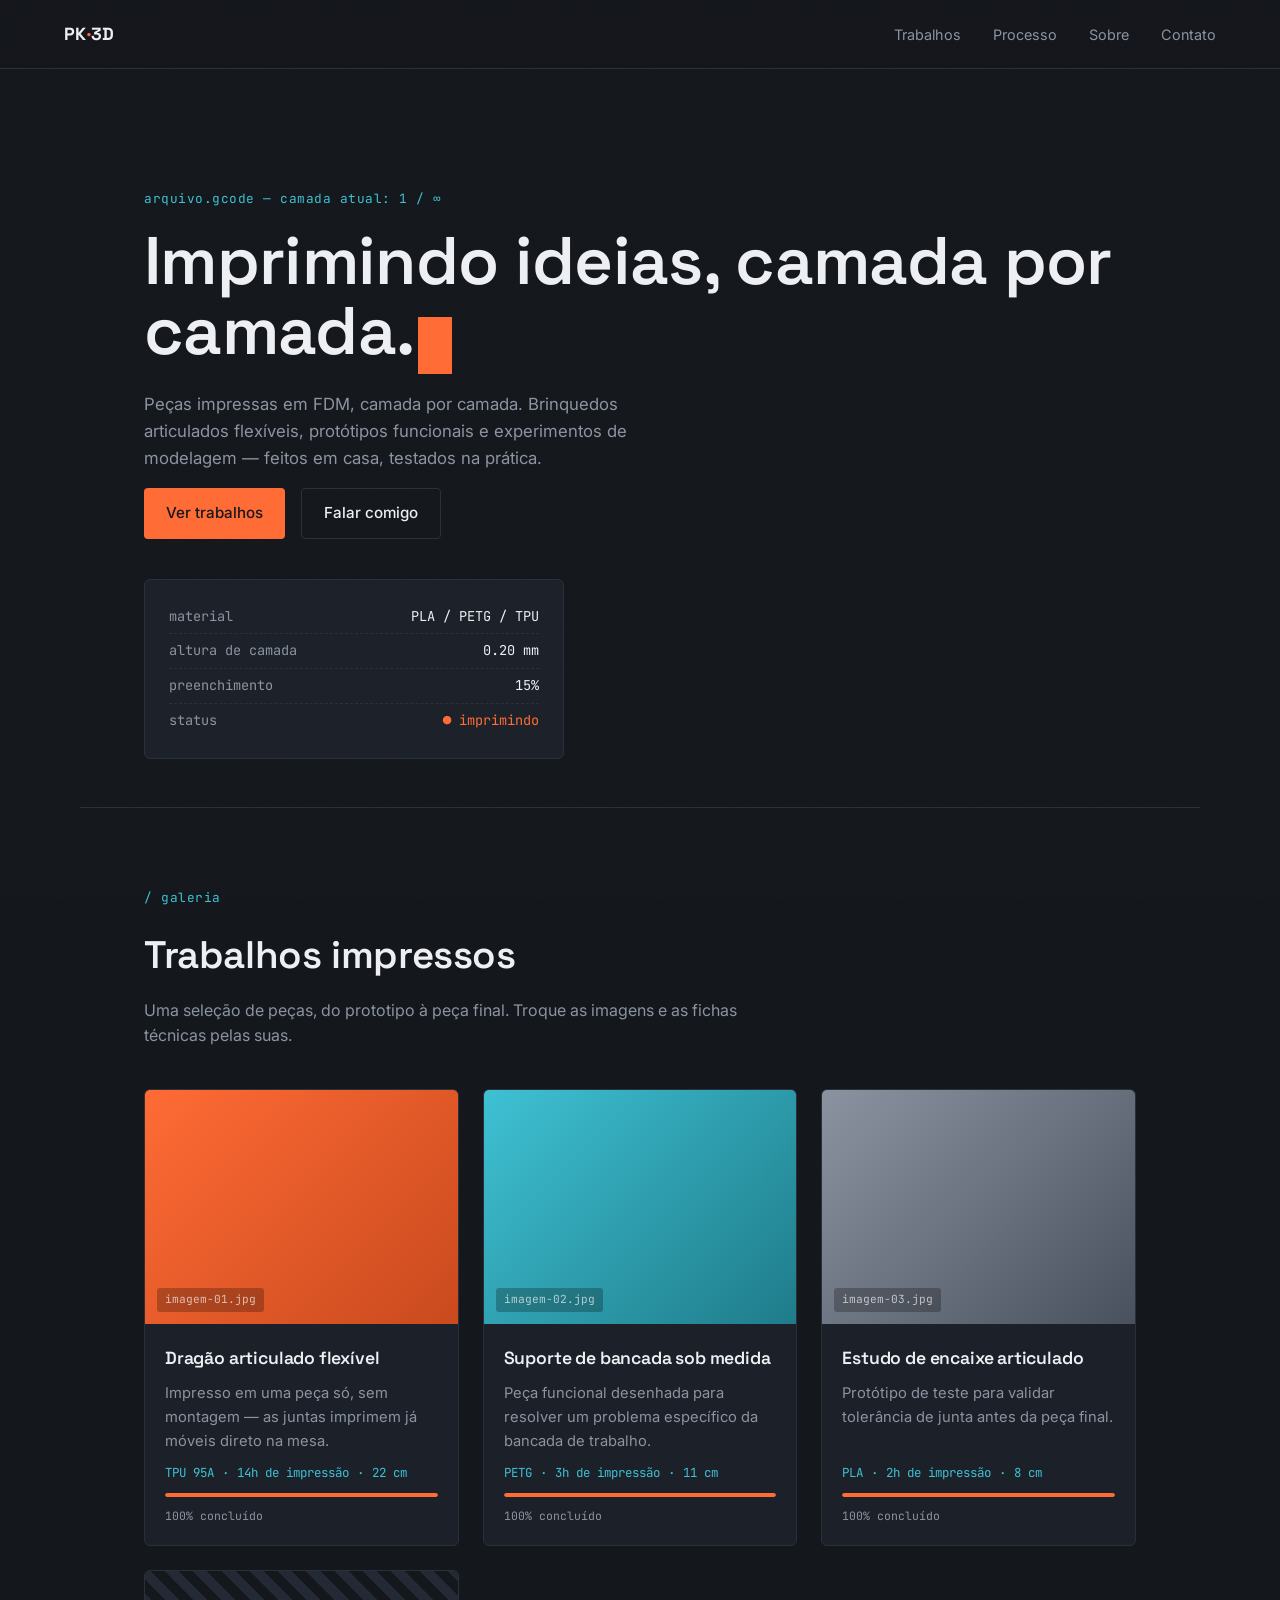
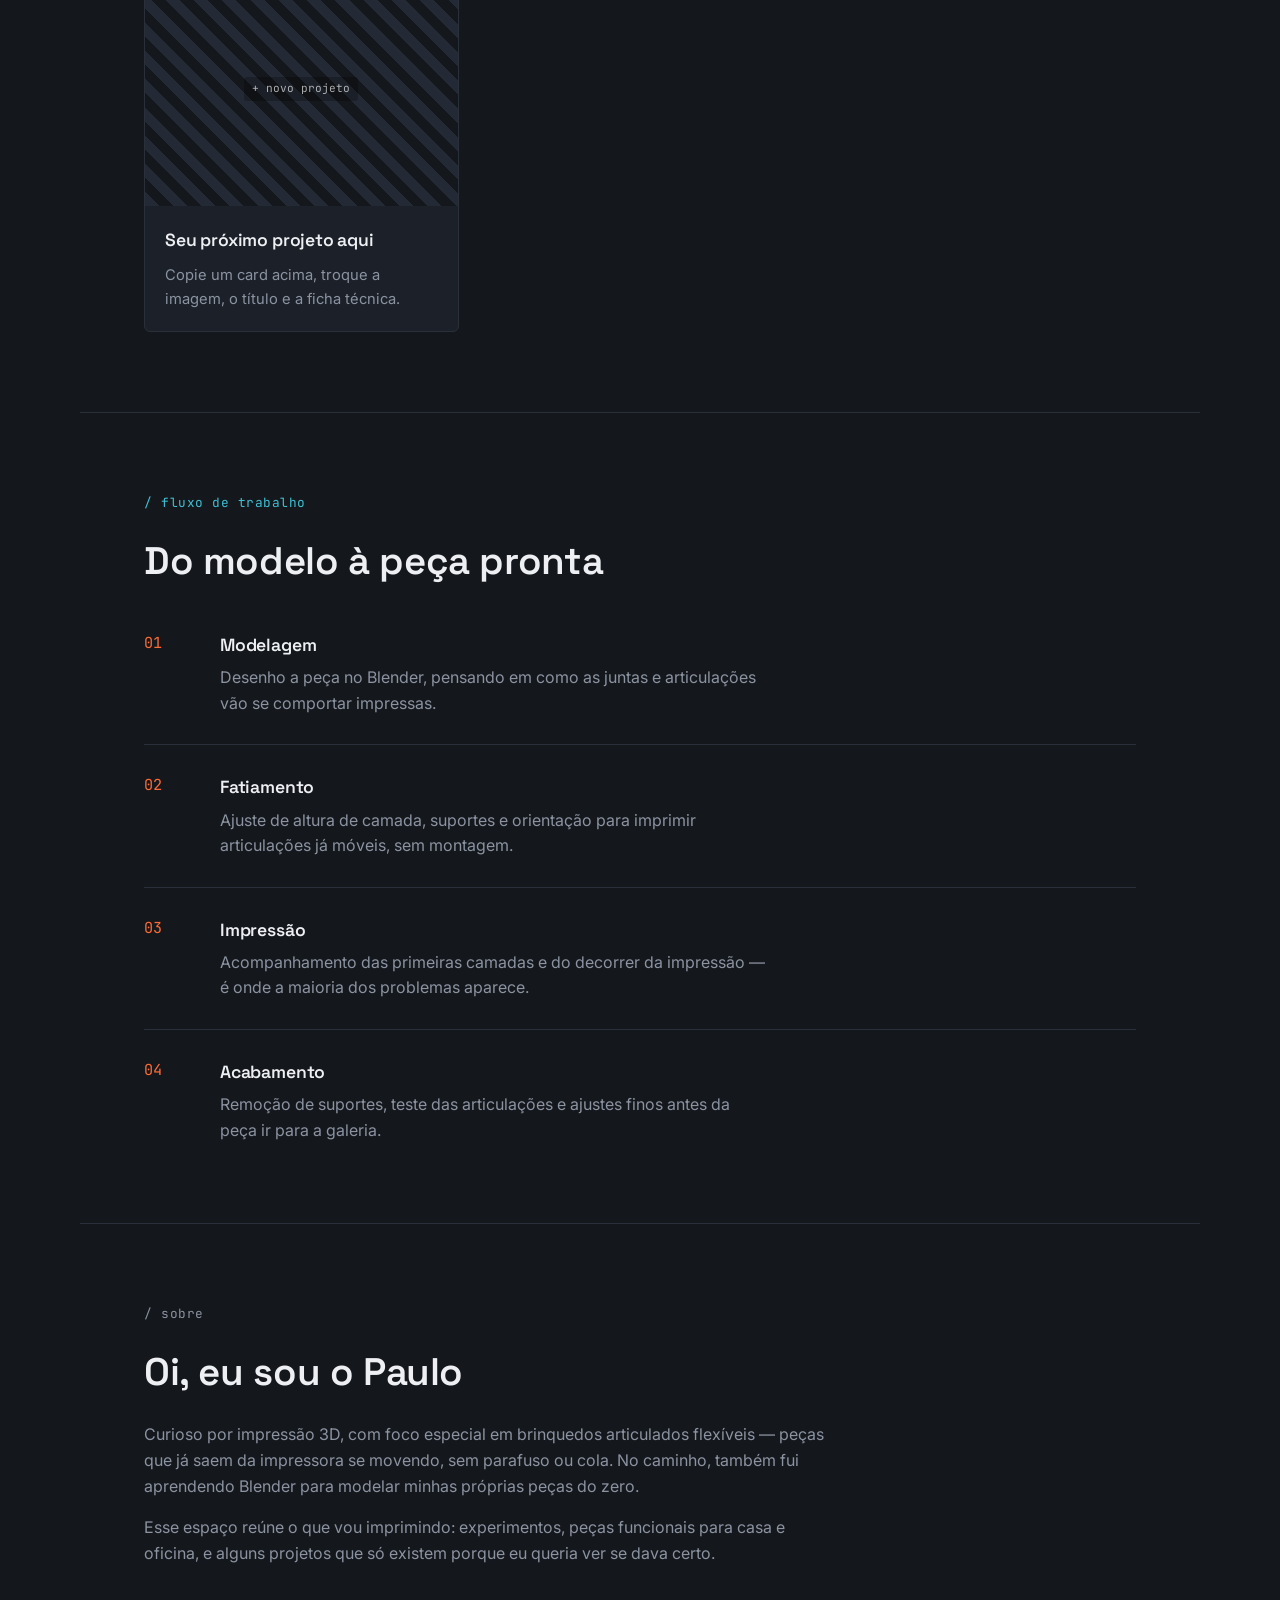
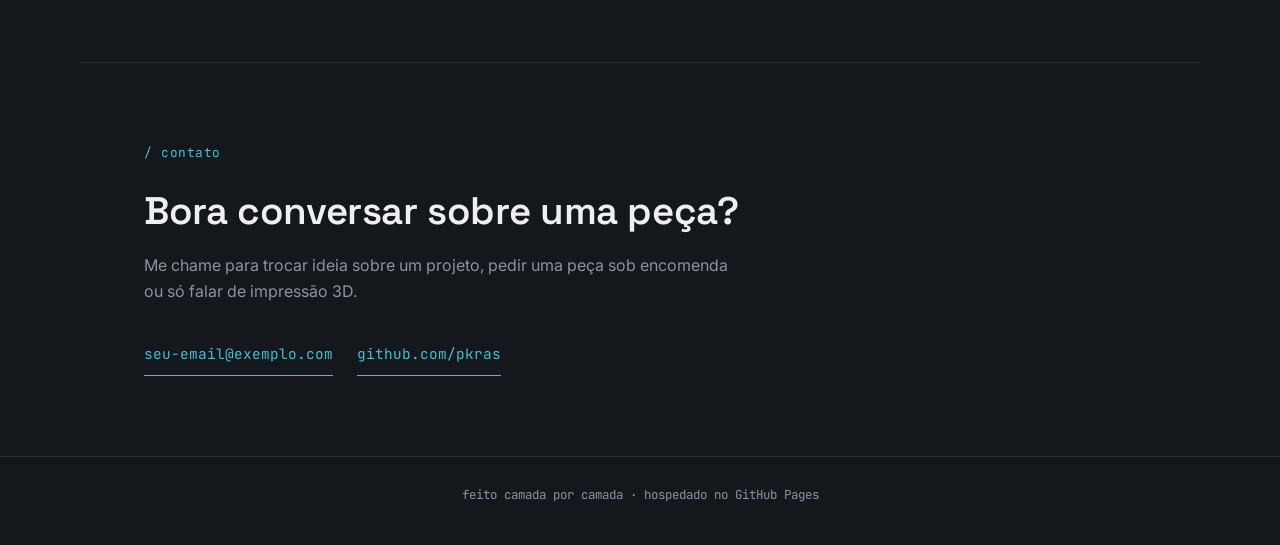
==== index.html @ 61a0dbb9 "primeiro commit do portfólio" ====
<!DOCTYPE html>
<html lang="pt-BR">
<head>
<meta charset="UTF-8">
<meta name="viewport" content="width=device-width, initial-scale=1.0">
<title>Paulo Kras — Impressão 3D</title>
<meta name="description" content="Portfólio de peças e projetos em impressão 3D FDM: brinquedos articulados flexíveis, protótipos e peças funcionais.">
<link rel="preconnect" href="https://fonts.googleapis.com">
<link rel="preconnect" href="https://fonts.gstatic.com" crossorigin>
<link href="https://fonts.googleapis.com/css2?family=Space+Grotesk:wght@400;500;600;700&family=Inter:wght@400;500;600&family=JetBrains+Mono:wght@400;500&display=swap" rel="stylesheet">
<link rel="stylesheet" href="styles.css">
</head>
<body>

<div class="noise-overlay" aria-hidden="true"></div>

<header class="site-header">
  <a href="#top" class="logo">PK<span class="logo-dot">·</span>3D</a>
  <nav class="main-nav">
    <a href="#trabalhos">Trabalhos</a>
    <a href="#processo">Processo</a>
    <a href="#sobre">Sobre</a>
    <a href="#contato">Contato</a>
  </nav>
</header>

<main id="top">

  <!-- HERO -->
  <section class="hero">
    <div class="hero-inner">
      <p class="eyebrow mono">arquivo.gcode — camada atual: 1 / ∞</p>
      <h1 class="hero-title">
        <span id="typed-line" class="typed-line"></span><span class="print-head" aria-hidden="true"></span>
      </h1>
      <p class="hero-sub">
        Peças impressas em FDM, camada por camada. Brinquedos articulados flexíveis,
        protótipos funcionais e experimentos de modelagem — feitos em casa, testados na prática.
      </p>
      <div class="hero-actions">
        <a href="#trabalhos" class="btn btn-primary">Ver trabalhos</a>
        <a href="#contato" class="btn btn-ghost">Falar comigo</a>
      </div>
    </div>

    <div class="hero-readout mono" aria-hidden="true">
      <div class="readout-row"><span>material</span><span>PLA / PETG / TPU</span></div>
      <div class="readout-row"><span>altura de camada</span><span>0.20 mm</span></div>
      <div class="readout-row"><span>preenchimento</span><span>15%</span></div>
      <div class="readout-row"><span>status</span><span class="status-live">imprimindo</span></div>
    </div>
  </section>

  <!-- GALERIA -->
  <section id="trabalhos" class="works">
    <div class="section-head">
      <p class="eyebrow mono">/ galeria</p>
      <h2>Trabalhos impressos</h2>
      <p class="section-lede">Uma seleção de peças, do prototipo à peça final. Troque as imagens e as fichas técnicas pelas suas.</p>
    </div>

    <div class="works-grid">

      <article class="work-card">
        <div class="work-image" style="background:linear-gradient(135deg,#FF6B35,#c94a1e);">
          <span class="work-image-hint mono">imagem-01.jpg</span>
        </div>
        <div class="work-body">
          <h3>Dragão articulado flexível</h3>
          <p>Impresso em uma peça só, sem montagem — as juntas imprimem já móveis direto na mesa.</p>
          <div class="work-stats mono">
            <span>TPU 95A</span><span>·</span><span>14h de impressão</span><span>·</span><span>22 cm</span>
          </div>
          <div class="print-progress" aria-hidden="true">
            <div class="print-progress-bar" data-progress="100"></div>
          </div>
          <span class="print-progress-label mono">100% concluído</span>
        </div>
      </article>

      <article class="work-card">
        <div class="work-image" style="background:linear-gradient(135deg,#3EC1D3,#1f7c8a);">
          <span class="work-image-hint mono">imagem-02.jpg</span>
        </div>
        <div class="work-body">
          <h3>Suporte de bancada sob medida</h3>
          <p>Peça funcional desenhada para resolver um problema específico da bancada de trabalho.</p>
          <div class="work-stats mono">
            <span>PETG</span><span>·</span><span>3h de impressão</span><span>·</span><span>11 cm</span>
          </div>
          <div class="print-progress" aria-hidden="true">
            <div class="print-progress-bar" data-progress="100"></div>
          </div>
          <span class="print-progress-label mono">100% concluído</span>
        </div>
      </article>

      <article class="work-card">
        <div class="work-image" style="background:linear-gradient(135deg,#8B93A1,#4a515e);">
          <span class="work-image-hint mono">imagem-03.jpg</span>
        </div>
        <div class="work-body">
          <h3>Estudo de encaixe articulado</h3>
          <p>Protótipo de teste para validar tolerância de junta antes da peça final.</p>
          <div class="work-stats mono">
            <span>PLA</span><span>·</span><span>2h de impressão</span><span>·</span><span>8 cm</span>
          </div>
          <div class="print-progress" aria-hidden="true">
            <div class="print-progress-bar" data-progress="100"></div>
          </div>
          <span class="print-progress-label mono">100% concluído</span>
        </div>
      </article>

      <article class="work-card work-card--placeholder">
        <div class="work-image work-image--empty">
          <span class="work-image-hint mono">+ novo projeto</span>
        </div>
        <div class="work-body">
          <h3>Seu próximo projeto aqui</h3>
          <p>Copie um card acima, troque a imagem, o título e a ficha técnica.</p>
        </div>
      </article>

    </div>
  </section>

  <!-- PROCESSO -->
  <section id="processo" class="process">
    <div class="section-head">
      <p class="eyebrow mono">/ fluxo de trabalho</p>
      <h2>Do modelo à peça pronta</h2>
    </div>
    <ol class="process-steps">
      <li class="process-step">
        <span class="process-index mono">01</span>
        <div>
          <h3>Modelagem</h3>
          <p>Desenho a peça no Blender, pensando em como as juntas e articulações vão se comportar impressas.</p>
        </div>
      </li>
      <li class="process-step">
        <span class="process-index mono">02</span>
        <div>
          <h3>Fatiamento</h3>
          <p>Ajuste de altura de camada, suportes e orientação para imprimir articulações já móveis, sem montagem.</p>
        </div>
      </li>
      <li class="process-step">
        <span class="process-index mono">03</span>
        <div>
          <h3>Impressão</h3>
          <p>Acompanhamento das primeiras camadas e do decorrer da impressão — é onde a maioria dos problemas aparece.</p>
        </div>
      </li>
      <li class="process-step">
        <span class="process-index mono">04</span>
        <div>
          <h3>Acabamento</h3>
          <p>Remoção de suportes, teste das articulações e ajustes finos antes da peça ir para a galeria.</p>
        </div>
      </li>
    </ol>
  </section>

  <!-- SOBRE -->
  <section id="sobre" class="about">
    <div class="about-inner">
      <p class="eyebrow mono">/ sobre</p>
      <h2>Oi, eu sou o Paulo</h2>
      <p>
        Curioso por impressão 3D, com foco especial em brinquedos articulados flexíveis —
        peças que já saem da impressora se movendo, sem parafuso ou cola. No caminho, também
        fui aprendendo Blender para modelar minhas próprias peças do zero.
      </p>
      <p>
        Esse espaço reúne o que vou imprimindo: experimentos, peças funcionais para casa e
        oficina, e alguns projetos que só existem porque eu queria ver se dava certo.
      </p>
    </div>
  </section>

  <!-- CONTATO -->
  <section id="contato" class="contact">
    <div class="contact-inner">
      <p class="eyebrow mono">/ contato</p>
      <h2>Bora conversar sobre uma peça?</h2>
      <p class="section-lede">Me chame para trocar ideia sobre um projeto, pedir uma peça sob encomenda ou só falar de impressão 3D.</p>
      <div class="contact-links">
        <a href="mailto:seu-email@exemplo.com" class="contact-link">seu-email@exemplo.com</a>
        <a href="https://github.com/pkras" class="contact-link" target="_blank" rel="noopener">github.com/pkras</a>
      </div>
    </div>
  </section>

</main>

<footer class="site-footer">
  <p class="mono">feito camada por camada · hospedado no GitHub Pages</p>
</footer>

<script src="script.js"></script>
</body>
</html>
---- styles.css ----
/* ---------- Tokens ---------- */
:root {
  --bg: #14171c;
  --bg-raised: #1c2129;
  --bg-raised-2: #232935;
  --line: #2a303a;
  --text: #edeff2;
  --text-dim: #8b93a1;
  --accent-hot: #ff6b35;
  --accent-cool: #3ec1d3;

  --font-display: 'Space Grotesk', sans-serif;
  --font-body: 'Inter', sans-serif;
  --font-mono: 'JetBrains Mono', monospace;

  --container: 1120px;
}

* { box-sizing: border-box; }

html {
  scroll-behavior: smooth;
}

@media (prefers-reduced-motion: reduce) {
  html { scroll-behavior: auto; }
  * { animation-duration: 0.01ms !important; animation-iteration-count: 1 !important; transition-duration: 0.01ms !important; }
}

body {
  margin: 0;
  background: var(--bg);
  color: var(--text);
  font-family: var(--font-body);
  line-height: 1.6;
  -webkit-font-smoothing: antialiased;
}

.mono { font-family: var(--font-mono); }

a { color: inherit; text-decoration: none; }

h1, h2, h3 {
  font-family: var(--font-display);
  font-weight: 600;
  margin: 0;
  letter-spacing: -0.01em;
}

img { max-width: 100%; display: block; }

:focus-visible {
  outline: 2px solid var(--accent-cool);
  outline-offset: 3px;
}

.noise-overlay {
  position: fixed;
  inset: 0;
  pointer-events: none;
  z-index: 999;
  opacity: 0.035;
  mix-blend-mode: overlay;
  background-image: url("data:image/svg+xml,%3Csvg xmlns='http://www.w3.org/2000/svg' width='120' height='120'%3E%3Cfilter id='n'%3E%3CfeTurbulence type='fractalNoise' baseFrequency='0.9' numOctaves='2' stitchTiles='stitch'/%3E%3C/filter%3E%3Crect width='100%25' height='100%25' filter='url(%23n)'/%3E%3C/svg%3E");
}

/* ---------- Header ---------- */
.site-header {
  position: sticky;
  top: 0;
  z-index: 100;
  display: flex;
  align-items: center;
  justify-content: space-between;
  padding: 20px clamp(20px, 5vw, 64px);
  background: rgba(20, 23, 28, 0.85);
  backdrop-filter: blur(8px);
  border-bottom: 1px solid var(--line);
}

.logo {
  font-family: var(--font-display);
  font-weight: 700;
  font-size: 1.1rem;
  letter-spacing: 0.02em;
}

.logo-dot { color: var(--accent-hot); }

.main-nav { display: flex; gap: clamp(16px, 3vw, 32px); }

.main-nav a {
  font-size: 0.9rem;
  color: var(--text-dim);
  transition: color 0.15s ease;
}

.main-nav a:hover { color: var(--text); }

/* ---------- Hero ---------- */
.hero {
  padding: clamp(64px, 12vw, 120px) clamp(20px, 5vw, 64px) 48px;
  max-width: var(--container);
  margin: 0 auto;
  display: grid;
  gap: 40px;
}

.eyebrow {
  color: var(--accent-cool);
  font-size: 0.8rem;
  letter-spacing: 0.04em;
  margin: 0 0 16px;
}

.hero-title {
  font-size: clamp(2.4rem, 6vw, 4.2rem);
  line-height: 1.05;
  min-height: 1.1em;
}

.typed-line { display: inline; }

.print-head {
  display: inline-block;
  width: 0.5em;
  height: 0.85em;
  background: var(--accent-hot);
  margin-left: 4px;
  vertical-align: text-bottom;
  animation: blink 0.9s steps(1) infinite;
}

@keyframes blink {
  50% { opacity: 0; }
}

.hero-sub {
  max-width: 46ch;
  color: var(--text-dim);
  font-size: 1.05rem;
}

.hero-actions {
  display: flex;
  gap: 16px;
  flex-wrap: wrap;
}

.btn {
  display: inline-flex;
  align-items: center;
  padding: 12px 22px;
  border-radius: 4px;
  font-size: 0.95rem;
  font-weight: 500;
  transition: transform 0.15s ease, background 0.15s ease, border-color 0.15s ease;
}

.btn-primary {
  background: var(--accent-hot);
  color: #14171c;
}

.btn-primary:hover { transform: translateY(-2px); }

.btn-ghost {
  border: 1px solid var(--line);
  color: var(--text);
}

.btn-ghost:hover { border-color: var(--accent-cool); }

.hero-readout {
  border: 1px solid var(--line);
  background: var(--bg-raised);
  border-radius: 6px;
  padding: 20px 24px;
  max-width: 420px;
  font-size: 0.85rem;
}

.readout-row {
  display: flex;
  justify-content: space-between;
  padding: 6px 0;
  border-bottom: 1px dashed var(--line);
  color: var(--text-dim);
}

.readout-row:last-child { border-bottom: none; }

.readout-row span:last-child { color: var(--text); }

.status-live { color: var(--accent-hot) !important; }
.status-live::before {
  content: '● ';
}

/* ---------- Section shared ---------- */
section {
  max-width: var(--container);
  margin: 0 auto;
  padding: 80px clamp(20px, 5vw, 64px);
}

.section-head { margin-bottom: 40px; max-width: 60ch; }

.section-head h2 {
  font-size: clamp(1.8rem, 3.5vw, 2.4rem);
}

.section-lede {
  color: var(--text-dim);
  margin-top: 12px;
}

/* ---------- Works ---------- */
.works { border-top: 1px solid var(--line); }

.works-grid {
  display: grid;
  grid-template-columns: repeat(auto-fill, minmax(260px, 1fr));
  gap: 24px;
}

.work-card {
  background: var(--bg-raised);
  border: 1px solid var(--line);
  border-radius: 6px;
  overflow: hidden;
  display: flex;
  flex-direction: column;
  transition: border-color 0.2s ease, transform 0.2s ease;
}

.work-card:hover {
  border-color: var(--accent-cool);
  transform: translateY(-3px);
}

.work-image {
  aspect-ratio: 4 / 3;
  display: flex;
  align-items: flex-end;
  padding: 12px;
}

.work-image--empty {
  background: repeating-linear-gradient(45deg, var(--bg-raised-2), var(--bg-raised-2) 10px, var(--bg) 10px, var(--bg) 20px);
  align-items: center;
  justify-content: center;
}

.work-image-hint {
  font-size: 0.7rem;
  color: rgba(255,255,255,0.65);
  background: rgba(0,0,0,0.25);
  padding: 3px 8px;
  border-radius: 3px;
}

.work-body { padding: 20px; display: flex; flex-direction: column; gap: 10px; flex: 1; }

.work-body h3 { font-size: 1.1rem; }

.work-body p { color: var(--text-dim); font-size: 0.92rem; margin: 0; }

.work-stats {
  display: flex;
  gap: 8px;
  flex-wrap: wrap;
  font-size: 0.78rem;
  color: var(--accent-cool);
  margin-top: auto;
}

.print-progress {
  height: 4px;
  background: var(--line);
  border-radius: 2px;
  overflow: hidden;
}

.print-progress-bar {
  height: 100%;
  width: 0%;
  background: var(--accent-hot);
  border-radius: 2px;
  transition: width 1.1s cubic-bezier(0.16, 1, 0.3, 1);
}

.print-progress-label {
  font-size: 0.72rem;
  color: var(--text-dim);
}

/* ---------- Process ---------- */
.process { border-top: 1px solid var(--line); }

.process-steps {
  list-style: none;
  margin: 0;
  padding: 0;
  display: grid;
  gap: 28px;
}

.process-step {
  display: grid;
  grid-template-columns: 56px 1fr;
  gap: 20px;
  padding-bottom: 28px;
  border-bottom: 1px solid var(--line);
}

.process-step:last-child { border-bottom: none; padding-bottom: 0; }

.process-index {
  color: var(--accent-hot);
  font-size: 0.95rem;
}

.process-step h3 { font-size: 1.1rem; margin-bottom: 6px; }

.process-step p { color: var(--text-dim); margin: 0; max-width: 55ch; }

/* ---------- About ---------- */
.about { border-top: 1px solid var(--line); }

.about-inner { max-width: 68ch; }

.about-inner h2 { font-size: clamp(1.8rem, 3.5vw, 2.4rem); margin-bottom: 20px; }

.about-inner p { color: var(--text-dim); margin: 0 0 16px; }

/* ---------- Contact ---------- */
.contact {
  border-top: 1px solid var(--line);
  text-align: left;
}

.contact-inner { max-width: 60ch; }

.contact-inner h2 { font-size: clamp(1.8rem, 3.5vw, 2.4rem); margin: 8px 0 12px; }

.contact-links {
  display: flex;
  gap: 24px;
  flex-wrap: wrap;
  margin-top: 28px;
}

.contact-link {
  font-family: var(--font-mono);
  font-size: 0.9rem;
  padding: 10px 0;
  border-bottom: 1px solid var(--accent-cool);
  color: var(--accent-cool);
}

.contact-link:hover { color: var(--text); border-color: var(--text); }

/* ---------- Footer ---------- */
.site-footer {
  border-top: 1px solid var(--line);
  padding: 28px clamp(20px, 5vw, 64px) 40px;
  text-align: center;
}

.site-footer p {
  color: var(--text-dim);
  font-size: 0.78rem;
  margin: 0;
}

/* ---------- Responsive ---------- */
@media (max-width: 640px) {
  .main-nav { gap: 14px; }
  .main-nav a { font-size: 0.8rem; }
  .process-step { grid-template-columns: 40px 1fr; }
}
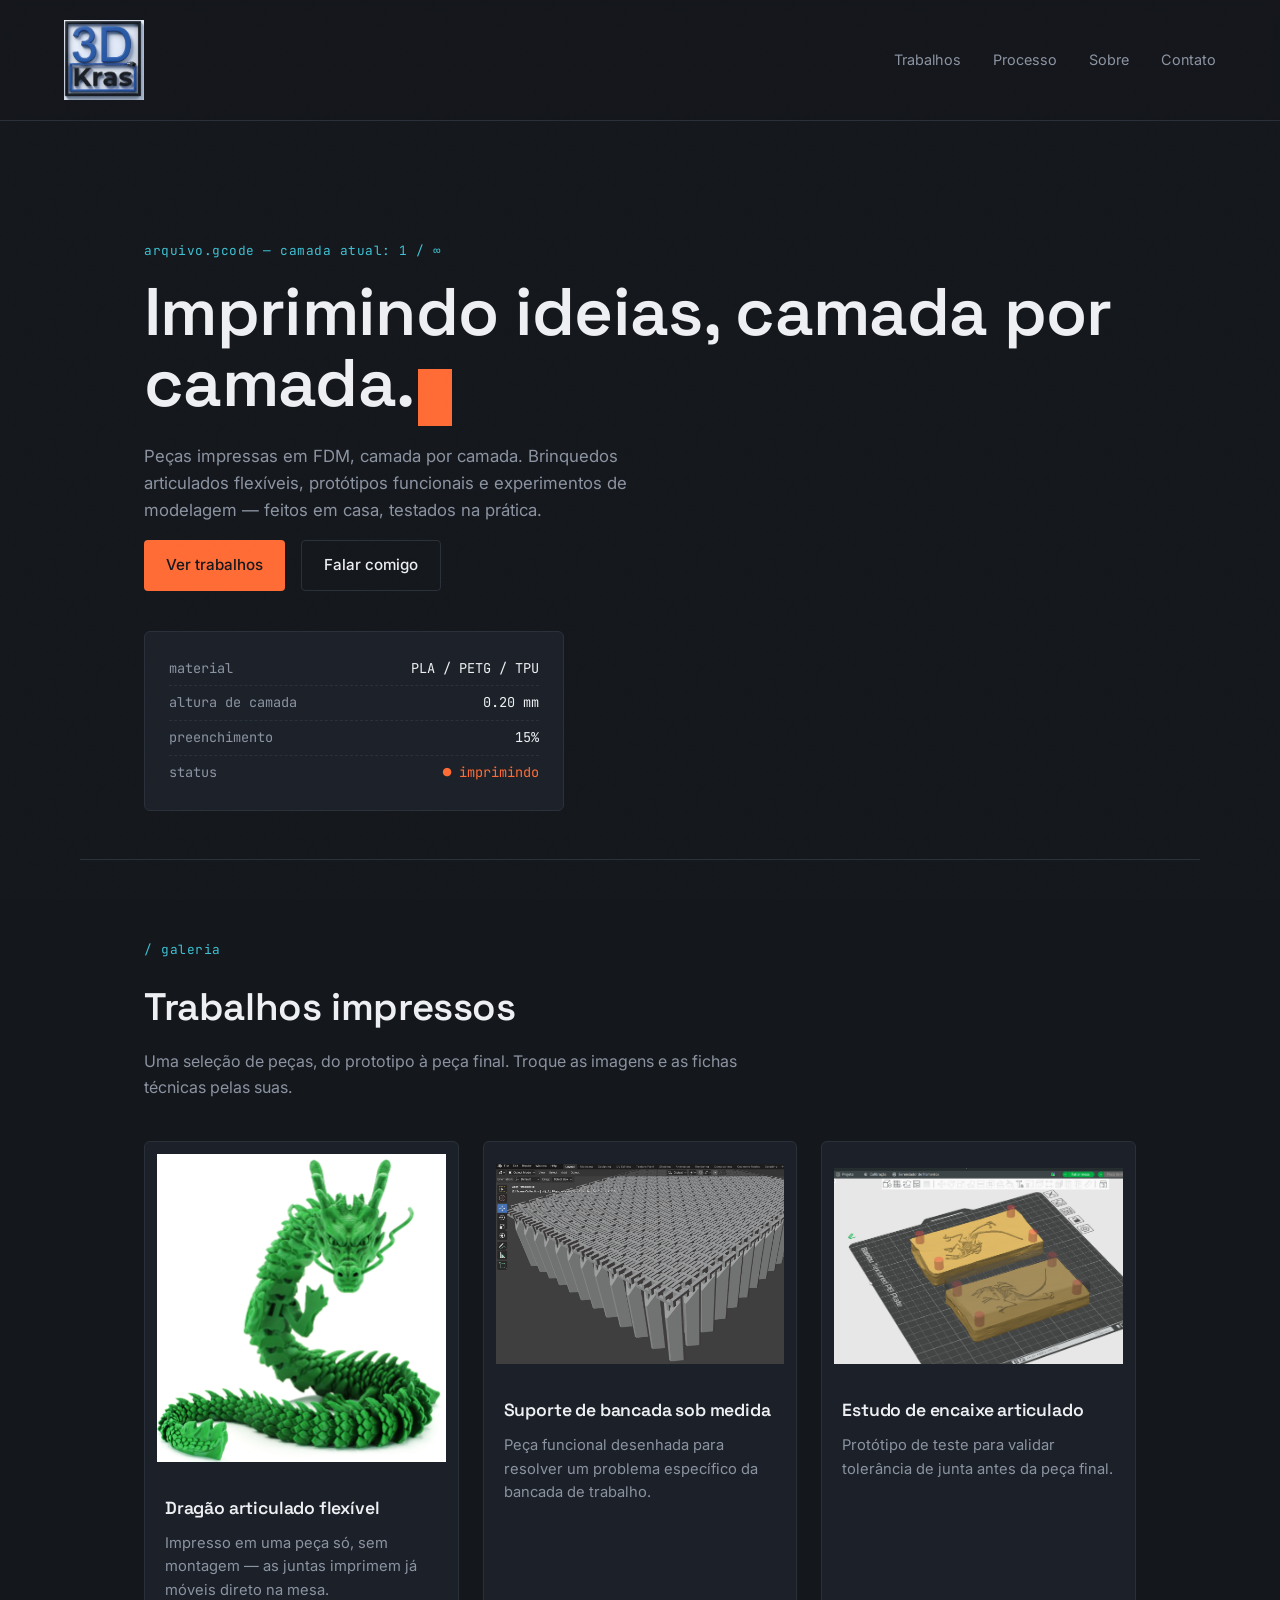
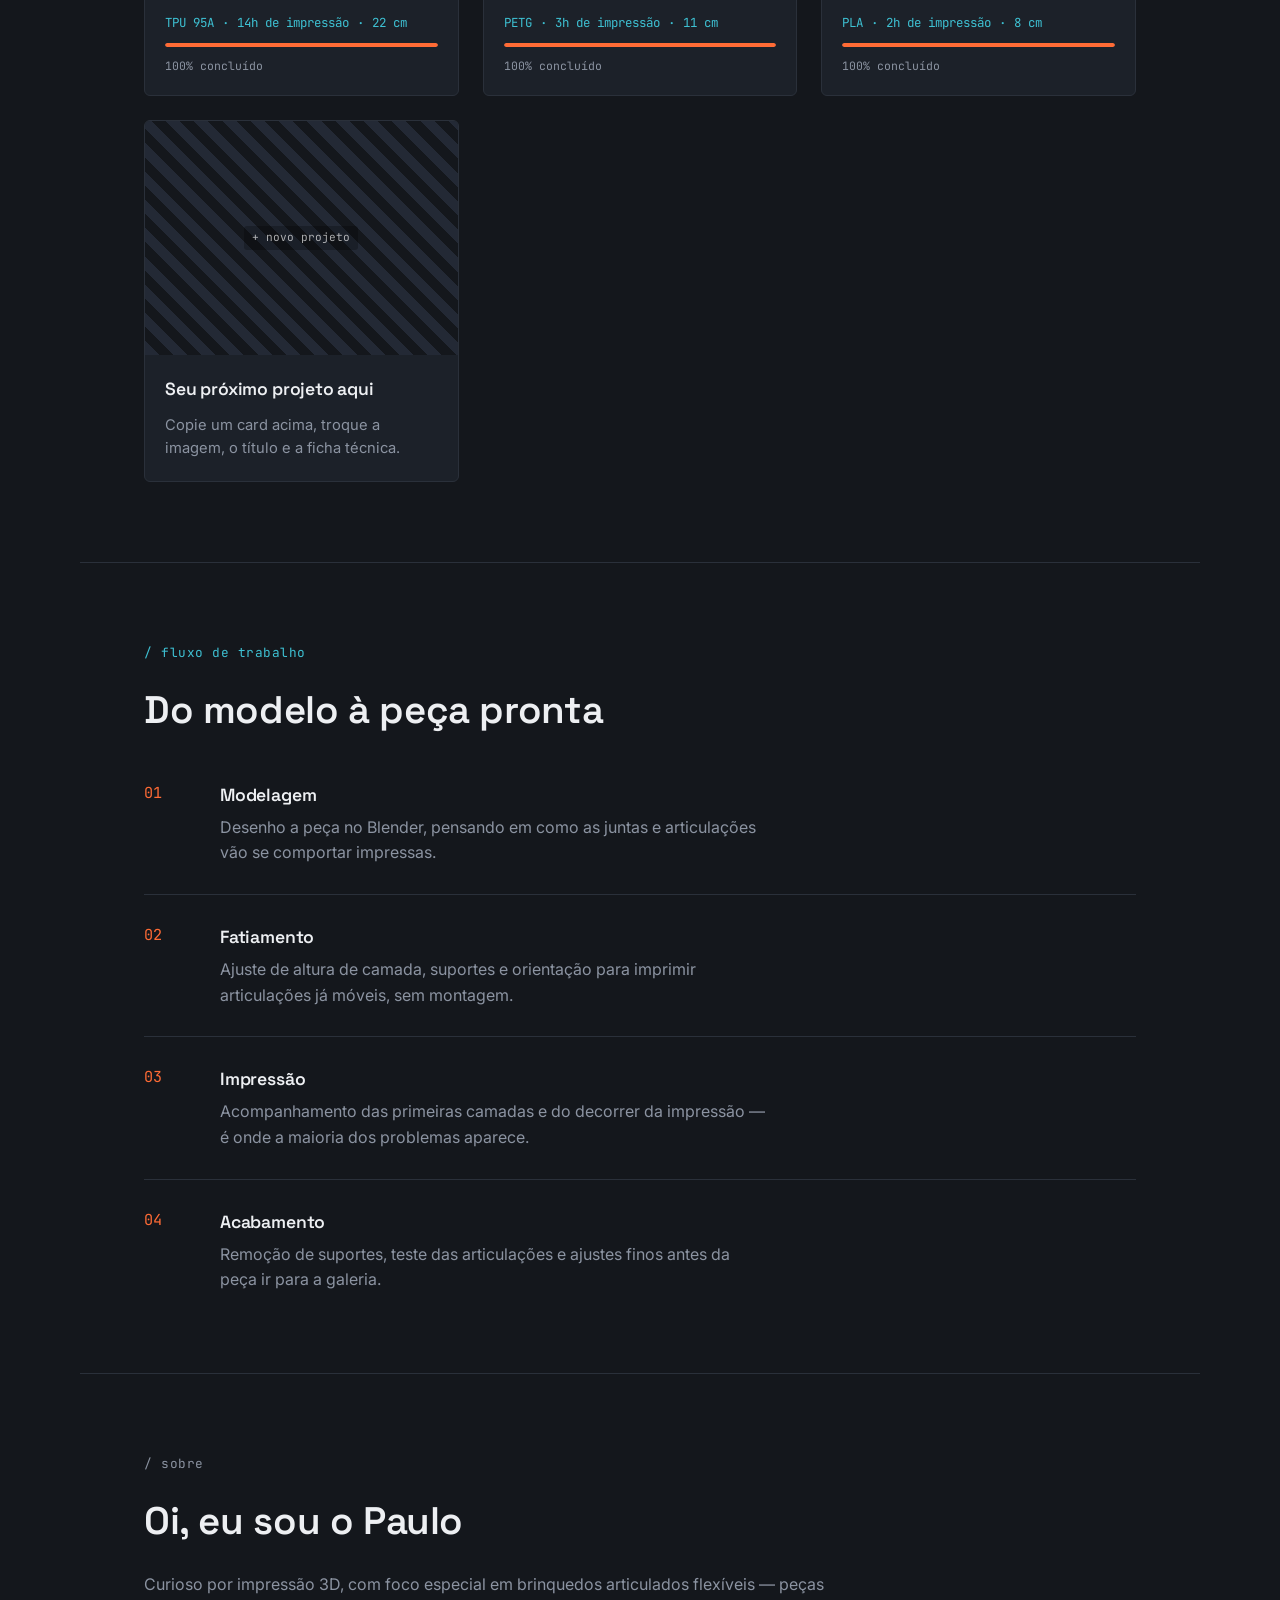
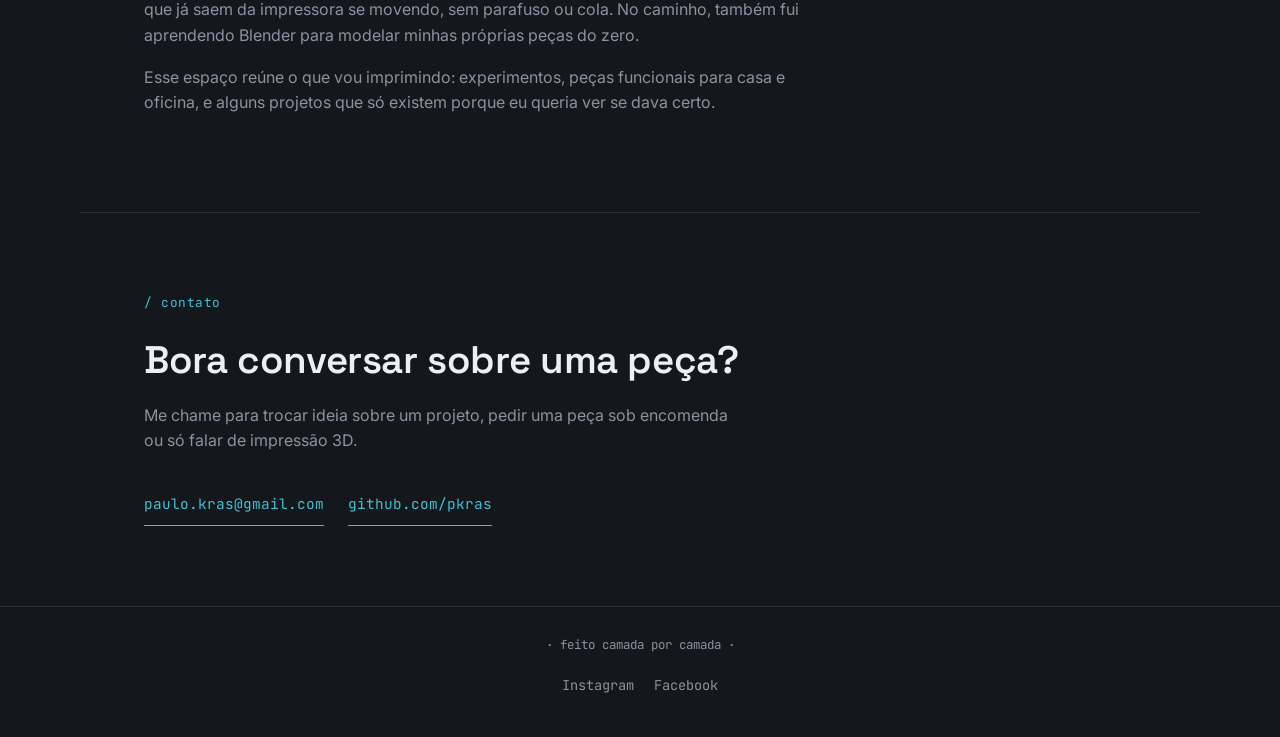
==== commit 5cf9f983: "primeiro commit do portfólio" ====
--- a/index.html
+++ b/index.html
@@ -15,7 +15,7 @@
 <div class="noise-overlay" aria-hidden="true"></div>
 
 <header class="site-header">
-  <a href="#top" class="logo">PK<span class="logo-dot">·</span>3D</a>
+  <img src="imagens/logo.png" alt="Logo da Empresa" class="header-logo">
   <nav class="main-nav">
     <a href="#trabalhos">Trabalhos</a>
     <a href="#processo">Processo</a>
@@ -62,8 +62,8 @@
     <div class="works-grid">
 
       <article class="work-card">
-        <div class="work-image" style="background:linear-gradient(135deg,#FF6B35,#c94a1e);">
-          <span class="work-image-hint mono">imagem-01.jpg</span>
+        <div class="work-image">
+          <img src="imagens/dragao_articulado.png" alt="Dragão articulado flexível">
         </div>
         <div class="work-body">
           <h3>Dragão articulado flexível</h3>
@@ -79,8 +79,8 @@
       </article>
 
       <article class="work-card">
-        <div class="work-image" style="background:linear-gradient(135deg,#3EC1D3,#1f7c8a);">
-          <span class="work-image-hint mono">imagem-02.jpg</span>
+        <div class="work-image">
+          <img src="imagens/malha_articulado_Blender.png" alt="Estudo de malha articulada no Blender">
         </div>
         <div class="work-body">
           <h3>Suporte de bancada sob medida</h3>
@@ -96,8 +96,8 @@
       </article>
 
       <article class="work-card">
-        <div class="work-image" style="background:linear-gradient(135deg,#8B93A1,#4a515e);">
-          <span class="work-image-hint mono">imagem-03.jpg</span>
+        <div class="work-image">
+          <img src="imagens/Velociraptor.png" alt="Velociraptor articulado flexível">
         </div>
         <div class="work-body">
           <h3>Estudo de encaixe articulado</h3>
@@ -187,7 +187,7 @@
       <h2>Bora conversar sobre uma peça?</h2>
       <p class="section-lede">Me chame para trocar ideia sobre um projeto, pedir uma peça sob encomenda ou só falar de impressão 3D.</p>
       <div class="contact-links">
-        <a href="mailto:seu-email@exemplo.com" class="contact-link">seu-email@exemplo.com</a>
+        <a href="mailto:paulo.kras@gmail.com" class="contact-link">paulo.kras@gmail.com</a>
         <a href="https://github.com/pkras" class="contact-link" target="_blank" rel="noopener">github.com/pkras</a>
       </div>
     </div>
@@ -196,7 +196,11 @@
 </main>
 
 <footer class="site-footer">
-  <p class="mono">feito camada por camada · hospedado no GitHub Pages</p>
+  <p class="mono"> · feito camada por camada · </p>
+  <div class="social-links">
+    <a href="https://www.instagram.com/pauloschmittkras/" target="_blank" rel="noopener">Instagram</a>
+    <a href="https://www.facebook.com/3dkrasImpressoes" target="_blank" rel="noopener">Facebook</a>
+  </div>
 </footer>
 
 <script src="script.js"></script>
--- a/styles.css
+++ b/styles.css
@@ -374,6 +374,44 @@
   margin: 0;
 }
 
+.header-logo {
+  height: 80px;       /* ajuste conforme o tamanho desejado */
+  width: auto;
+  filter: none;        /* remove qualquer filtro (grayscale, brightness, opacity) herdado */
+  opacity: 1;
+}
+
+.footer-logo {
+  height: 40px; /* Adjust as needed */
+  margin-bottom: 15px;
+  filter: grayscale(100%) brightness(180%);
+  opacity: 0.6;
+  transition: opacity 0.2s ease, filter 0.2s ease;
+}
+
+.footer-logo:hover {
+  filter: grayscale(0%) brightness(100%);
+  opacity: 1;
+}
+
+.social-links {
+  margin-top: 20px;
+  display: flex;
+  justify-content: center;
+  gap: 20px;
+}
+
+.social-links a {
+  color: var(--text-dim);
+  font-family: var(--font-mono);
+  font-size: 0.85rem;
+  transition: color 0.2s ease;
+}
+
+.social-links a:hover {
+  color: var(--accent-cool);
+}
+
 /* ---------- Responsive ---------- */
 @media (max-width: 640px) {
   .main-nav { gap: 14px; }
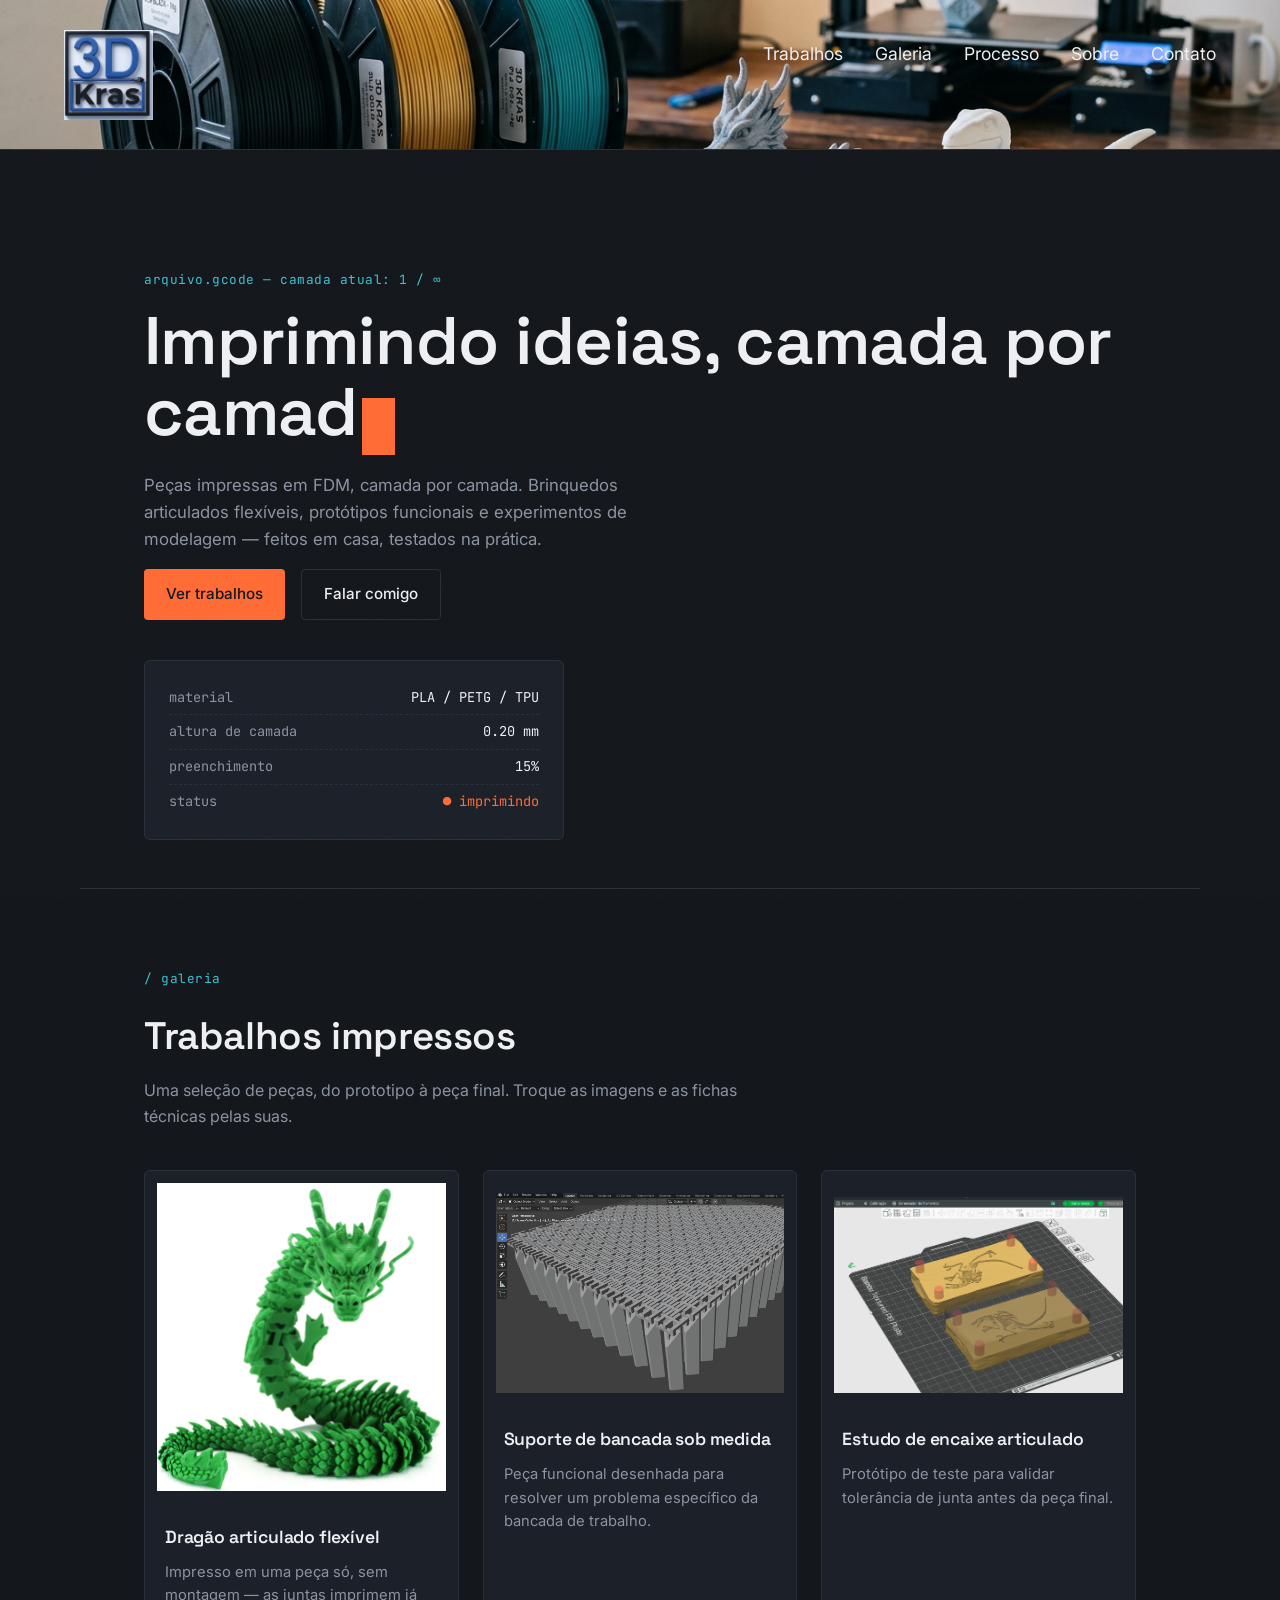
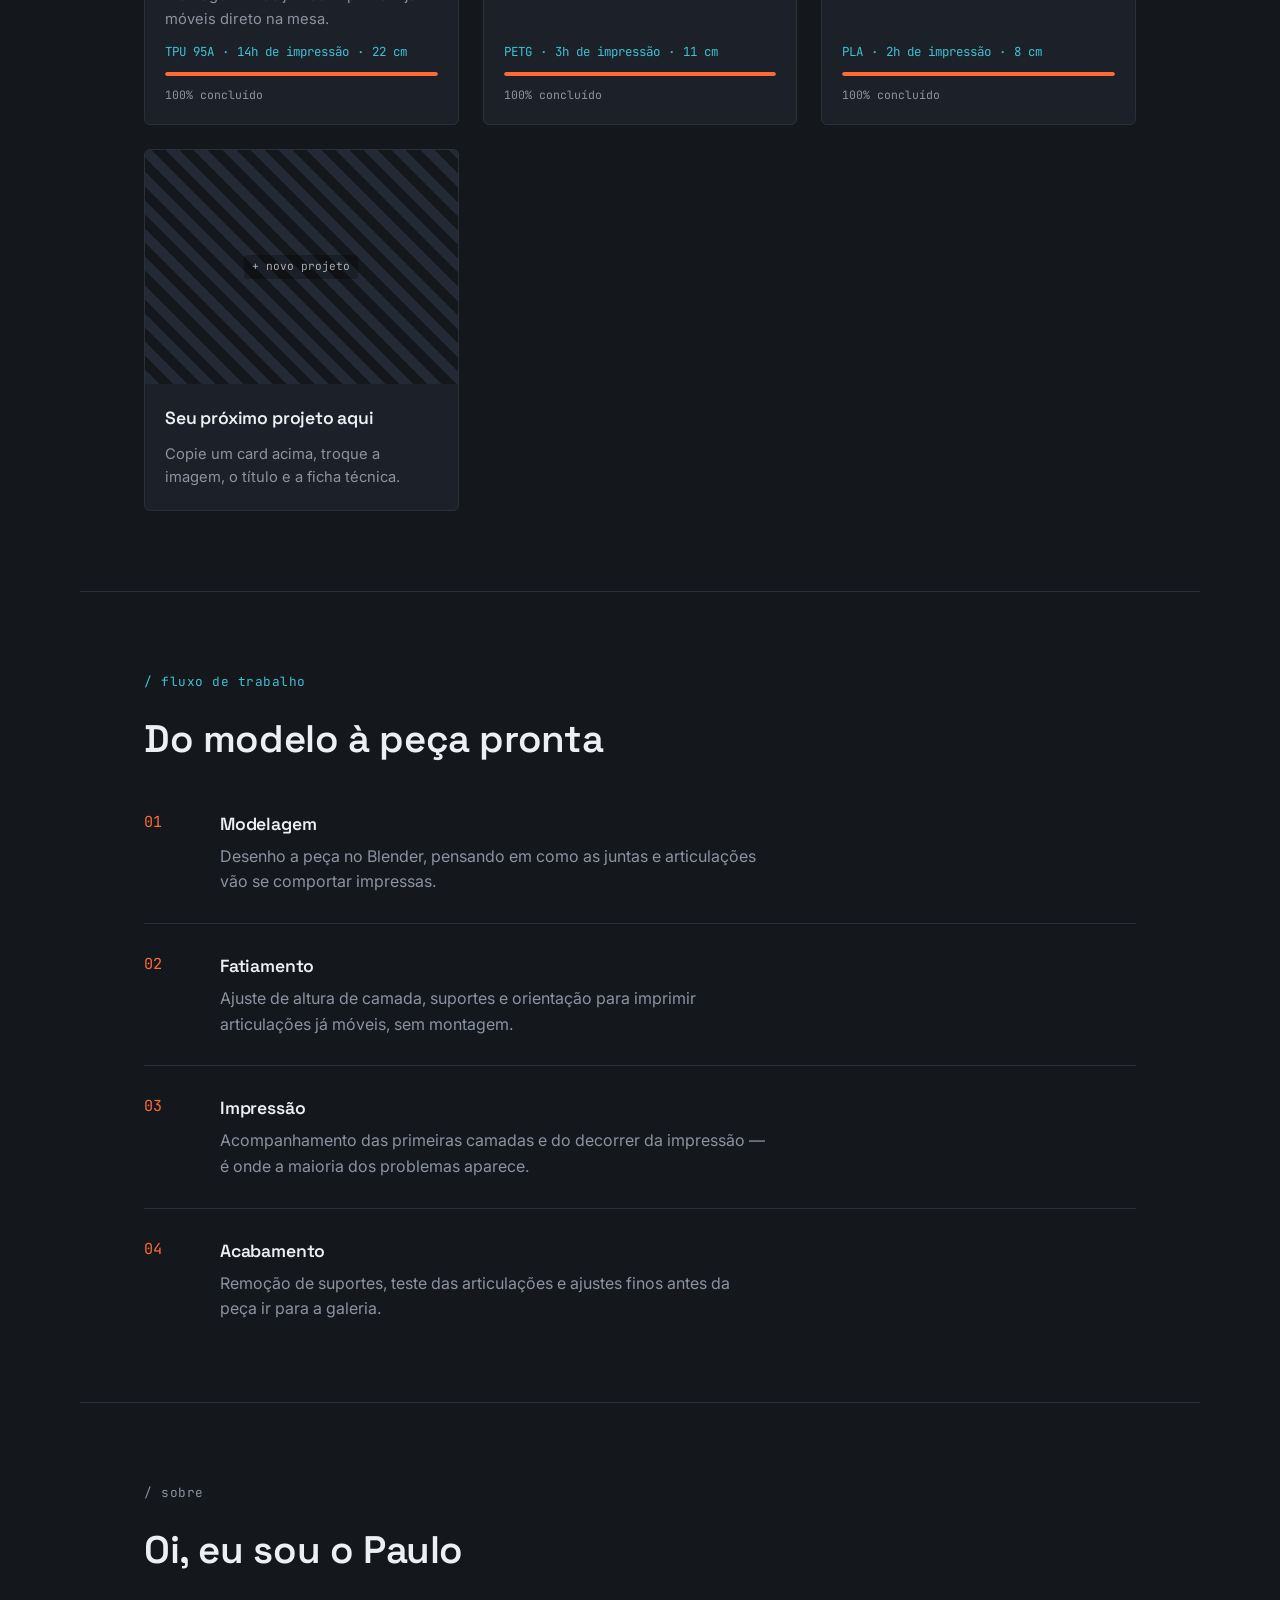
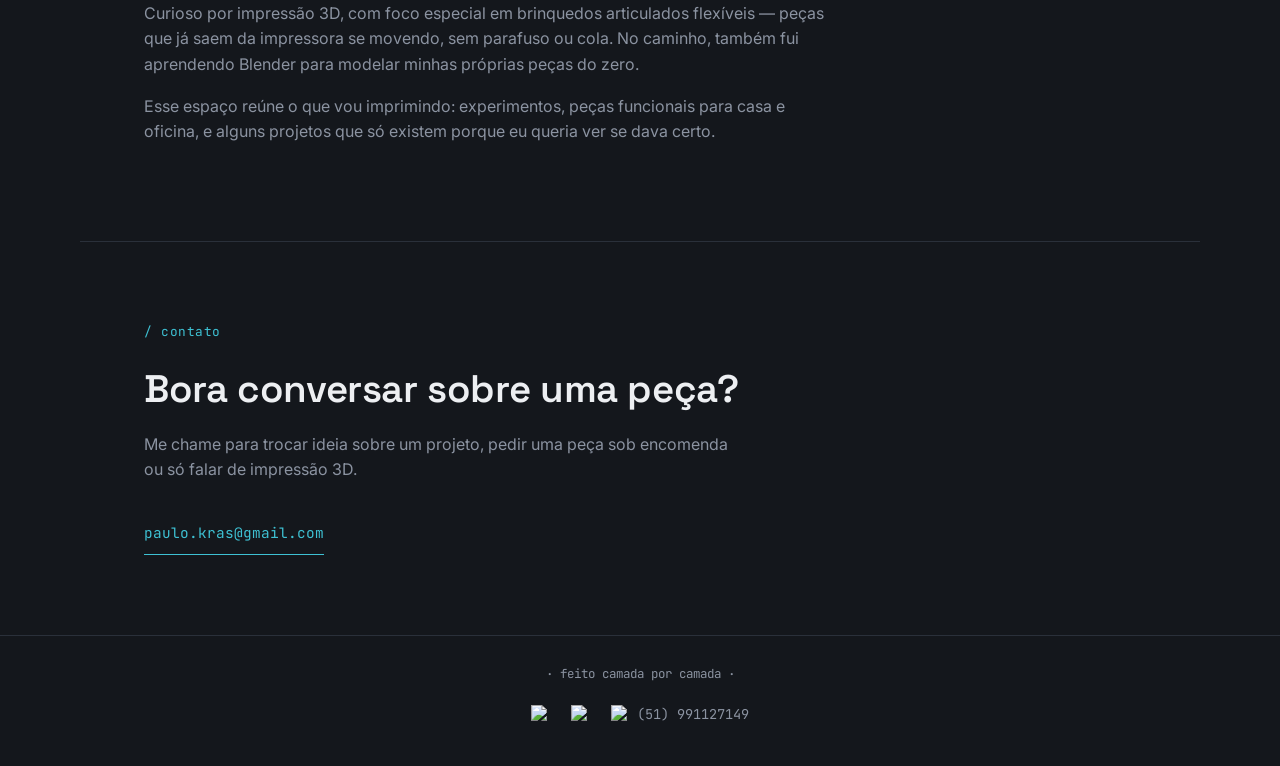
==== commit 73473c9f: "feat: Upload inicial para novo repositório" ====
--- a/index.html
+++ b/index.html
@@ -15,9 +15,10 @@
 <div class="noise-overlay" aria-hidden="true"></div>
 
 <header class="site-header">
-  <img src="imagens/logo.png" alt="Logo da Empresa" class="header-logo">
+  <a href="index.html"><img src="imagens/logo.png" alt="Logo da Empresa" class="header-logo"></a>
   <nav class="main-nav">
     <a href="#trabalhos">Trabalhos</a>
+    <a href="galeria.html">Galeria</a>
     <a href="#processo">Processo</a>
     <a href="#sobre">Sobre</a>
     <a href="#contato">Contato</a>
@@ -188,7 +189,6 @@
       <p class="section-lede">Me chame para trocar ideia sobre um projeto, pedir uma peça sob encomenda ou só falar de impressão 3D.</p>
       <div class="contact-links">
         <a href="mailto:paulo.kras@gmail.com" class="contact-link">paulo.kras@gmail.com</a>
-        <a href="https://github.com/pkras" class="contact-link" target="_blank" rel="noopener">github.com/pkras</a>
       </div>
     </div>
   </section>
@@ -198,8 +198,12 @@
 <footer class="site-footer">
   <p class="mono"> · feito camada por camada · </p>
   <div class="social-links">
-    <a href="https://www.instagram.com/pauloschmittkras/" target="_blank" rel="noopener">Instagram</a>
-    <a href="https://www.facebook.com/3dkrasImpressoes" target="_blank" rel="noopener">Facebook</a>
+    <a href="https://www.instagram.com/pauloschmittkras/" target="_blank" rel="noopener">
+      <img src="https://cdn.simpleicons.org/instagram" alt="Instagram" class="social-icon"></a>
+    <a href="https://www.facebook.com/3dkrasImpressoes" target="_blank" rel="noopener">
+      <img src="https://cdn.simpleicons.org/facebook" alt="Facebook" class="social-icon"></a>
+    <a href="https://wa.me/5551991127149" target="_blank" rel="noopener">
+      <img src="https://cdn.simpleicons.org/whatsapp" alt="WhatsApp" class="social-icon">(51) 991127149</a>
   </div>
 </footer>
 
--- a/styles.css
+++ b/styles.css
@@ -73,7 +73,7 @@
   align-items: center;
   justify-content: space-between;
   padding: 20px clamp(20px, 5vw, 64px);
-  background: rgba(20, 23, 28, 0.85);
+  background: rgba(37, 6, 209, 0.85);
   backdrop-filter: blur(8px);
   border-bottom: 1px solid var(--line);
 }
@@ -87,15 +87,15 @@
 
 .logo-dot { color: var(--accent-hot); }
 
-.main-nav { display: flex; gap: clamp(16px, 3vw, 32px); }
+.main-nav { display: flex; gap: clamp(16px, 3vw, 32px); transform: translateY(-20px); }
 
 .main-nav a {
-  font-size: 0.9rem;
-  color: var(--text-dim);
+  font-size: 1.1rem;
+  color: var(--text);
   transition: color 0.15s ease;
 }
 
-.main-nav a:hover { color: var(--text); }
+.main-nav a:hover { color: var(--accent-hot); }
 
 /* ---------- Hero ---------- */
 .hero {
@@ -374,8 +374,25 @@
   margin: 0;
 }
 
+header {
+  background-image: url('/imagens/banner.png');
+  background-size: cover;
+  background-position: center;
+  /* Adicione altura mínima ou espaçamento para mostrar a imagem */
+  min-height: 150px; /* Ajuste a altura como preferir */
+  display: flex;
+  align-items: center;
+}
+
+.site-header {
+  background-image: url('imagens/banner.png');
+  background-size: cover;
+  background-position: center;
+  background-repeat: no-repeat;
+}
+
 .header-logo {
-  height: 80px;       /* ajuste conforme o tamanho desejado */
+  height: 90px;       /* ajuste conforme o tamanho desejado */
   width: auto;
   filter: none;        /* remove qualquer filtro (grayscale, brightness, opacity) herdado */
   opacity: 1;
@@ -394,6 +411,11 @@
   opacity: 1;
 }
 
+.social-icon {
+  width: 20px;
+  height: 20px;
+}
+
 .social-links {
   margin-top: 20px;
   display: flex;
@@ -406,6 +428,9 @@
   font-family: var(--font-mono);
   font-size: 0.85rem;
   transition: color 0.2s ease;
+  display: inline-flex;
+  align-items: center;
+  gap: 0.4rem;
 }
 
 .social-links a:hover {
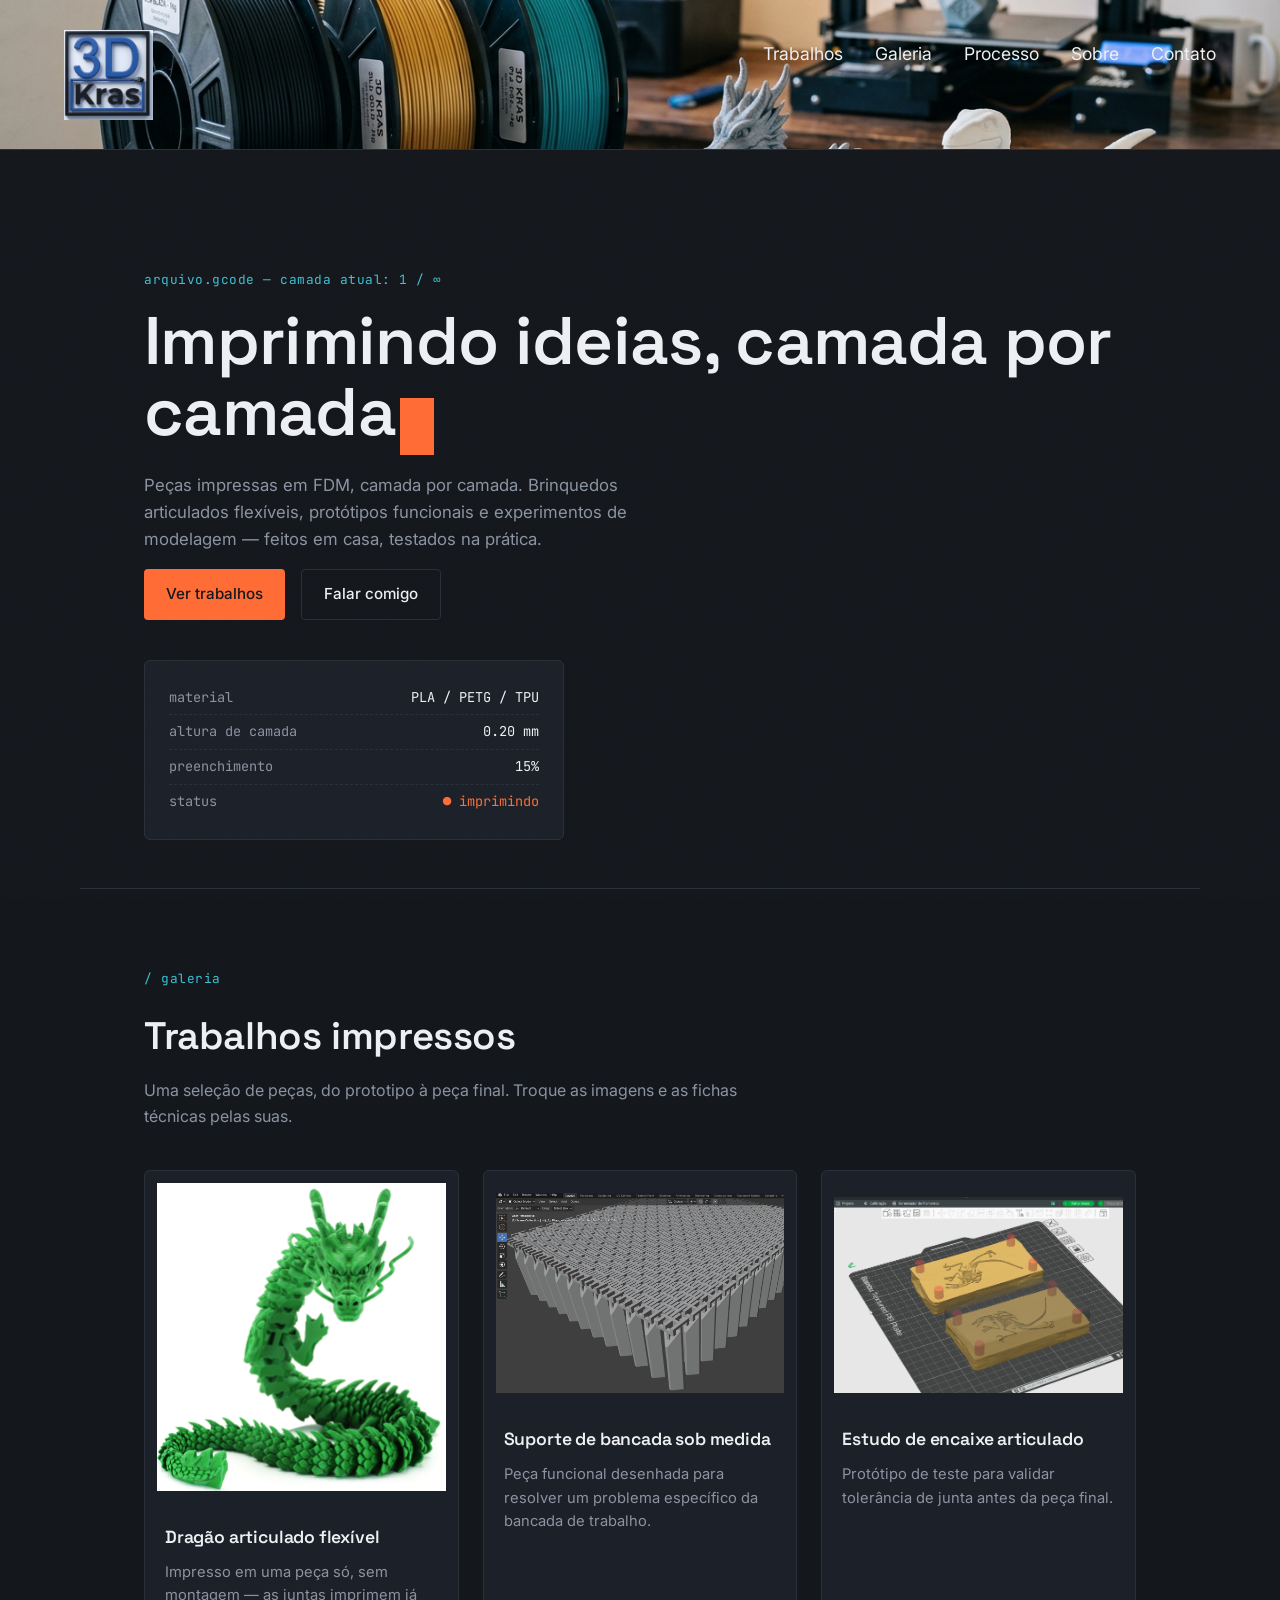
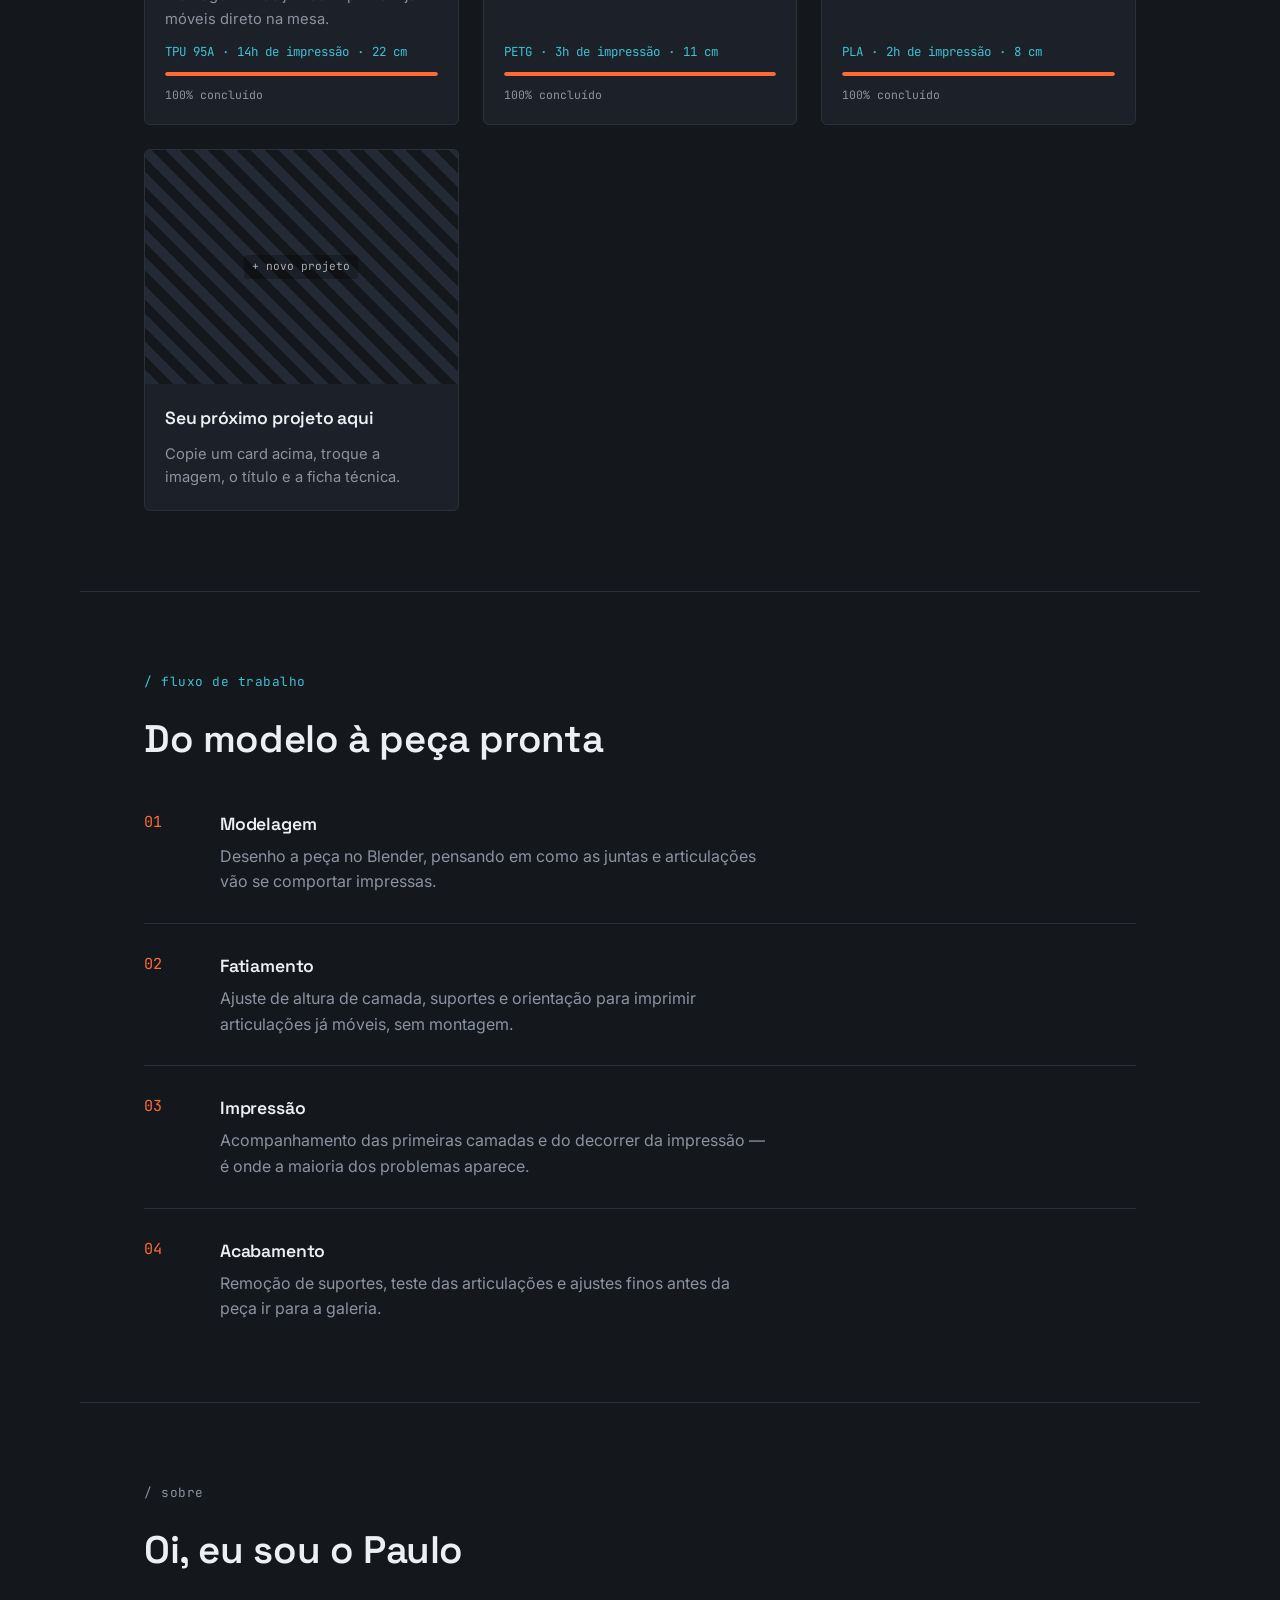
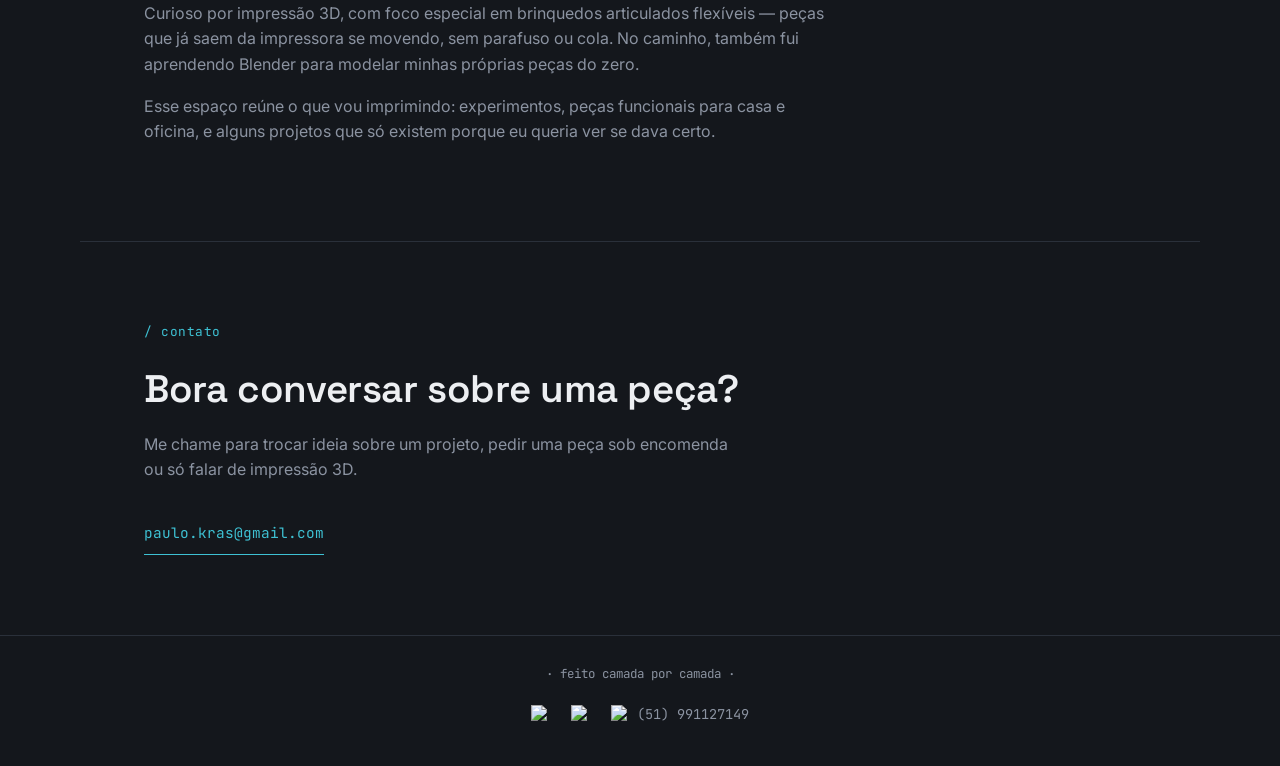
==== commit a3d78cc2: "commit atualização" ====
--- a/index.html
+++ b/index.html
@@ -48,7 +48,7 @@
       <div class="readout-row"><span>material</span><span>PLA / PETG / TPU</span></div>
       <div class="readout-row"><span>altura de camada</span><span>0.20 mm</span></div>
       <div class="readout-row"><span>preenchimento</span><span>15%</span></div>
-      <div class="readout-row"><span>status</span><span class="status-live">imprimindo</span></div>
+      <div class="readout-row"><span>status</span><span class="status-live blinking-text-1-5s">imprimindo</span></div>
     </div>
   </section>
 
--- a/styles.css
+++ b/styles.css
@@ -61,7 +61,7 @@
   z-index: 999;
   opacity: 0.035;
   mix-blend-mode: overlay;
-  background-image: url("data:image/svg+xml,%3Csvg xmlns='http://www.w3.org/2000/svg' width='120' height='120'%3E%3Cfilter id='n'%3E%3CfeTurbulence type='fractalNoise' baseFrequency='0.9' numOctaves='2' stitchTiles='stitch'/%3E%3C/filter%3E%3Crect width='100%25' height='100%25' filter='url(%23n)'/%3E%3C/svg%3E");
+  background-image: url("data:image/svg+xml,%3Csvg xmlns=\'http://www.w3.org/2000/svg\' width=\'120\' height=\'120\'%3E%3Cfilter id=\'n\'%3E%3CfeTurbulence type=\'fractalNoise\' baseFrequency=\'0.9\' numOctaves=\'2\' stitchTiles=\'stitch\'%3E%3C/feTurbulence%3E%3C/filter%3E%3Crect width=\'100%25\' height=\'100%25\' filter=\'url(%23n)\'%3E%3C/rect%3E%3C/svg%3E");
 }
 
 /* ---------- Header ---------- */
@@ -132,7 +132,15 @@
 }
 
 @keyframes blink {
+  30% { opacity: 0; }
+}
+
+@keyframes blink-1-5s {
   50% { opacity: 0; }
+}
+
+.blinking-text-1-5s {
+  animation: blink-1-5s 2.0s steps(1) infinite;
 }
 
 .hero-sub {
@@ -260,11 +268,27 @@
   border-radius: 3px;
 }
 
-.work-body { padding: 20px; display: flex; flex-direction: column; gap: 10px; flex: 1; }
-
-.work-body h3 { font-size: 1.1rem; }
-
-.work-body p { color: var(--text-dim); font-size: 0.92rem; margin: 0; }
+.work-images {
+  text-align: center; /* Centraliza as imagens dentro da div */
+}
+
+.work-body {
+  padding: 20px;
+  display: flex;
+  flex-direction: column;
+  gap: 10px;
+  flex: 1;
+}
+
+.work-body h3 { 
+  font-size: 1.1rem; 
+}
+
+.work-body p { 
+  color: var(--text-dim); 
+  font-size: 0.92rem; 
+  margin: 0; 
+}
 
 .work-stats {
   display: flex;
@@ -443,3 +467,12 @@
   .main-nav a { font-size: 0.8rem; }
   .process-step { grid-template-columns: 40px 1fr; }
 }
+
+.works-grid-gallery {
+  grid-template-columns: 1fr;
+}
+
+.works-grid-gallery .work-card {
+  width: 100%;
+  align-items: center;
+}
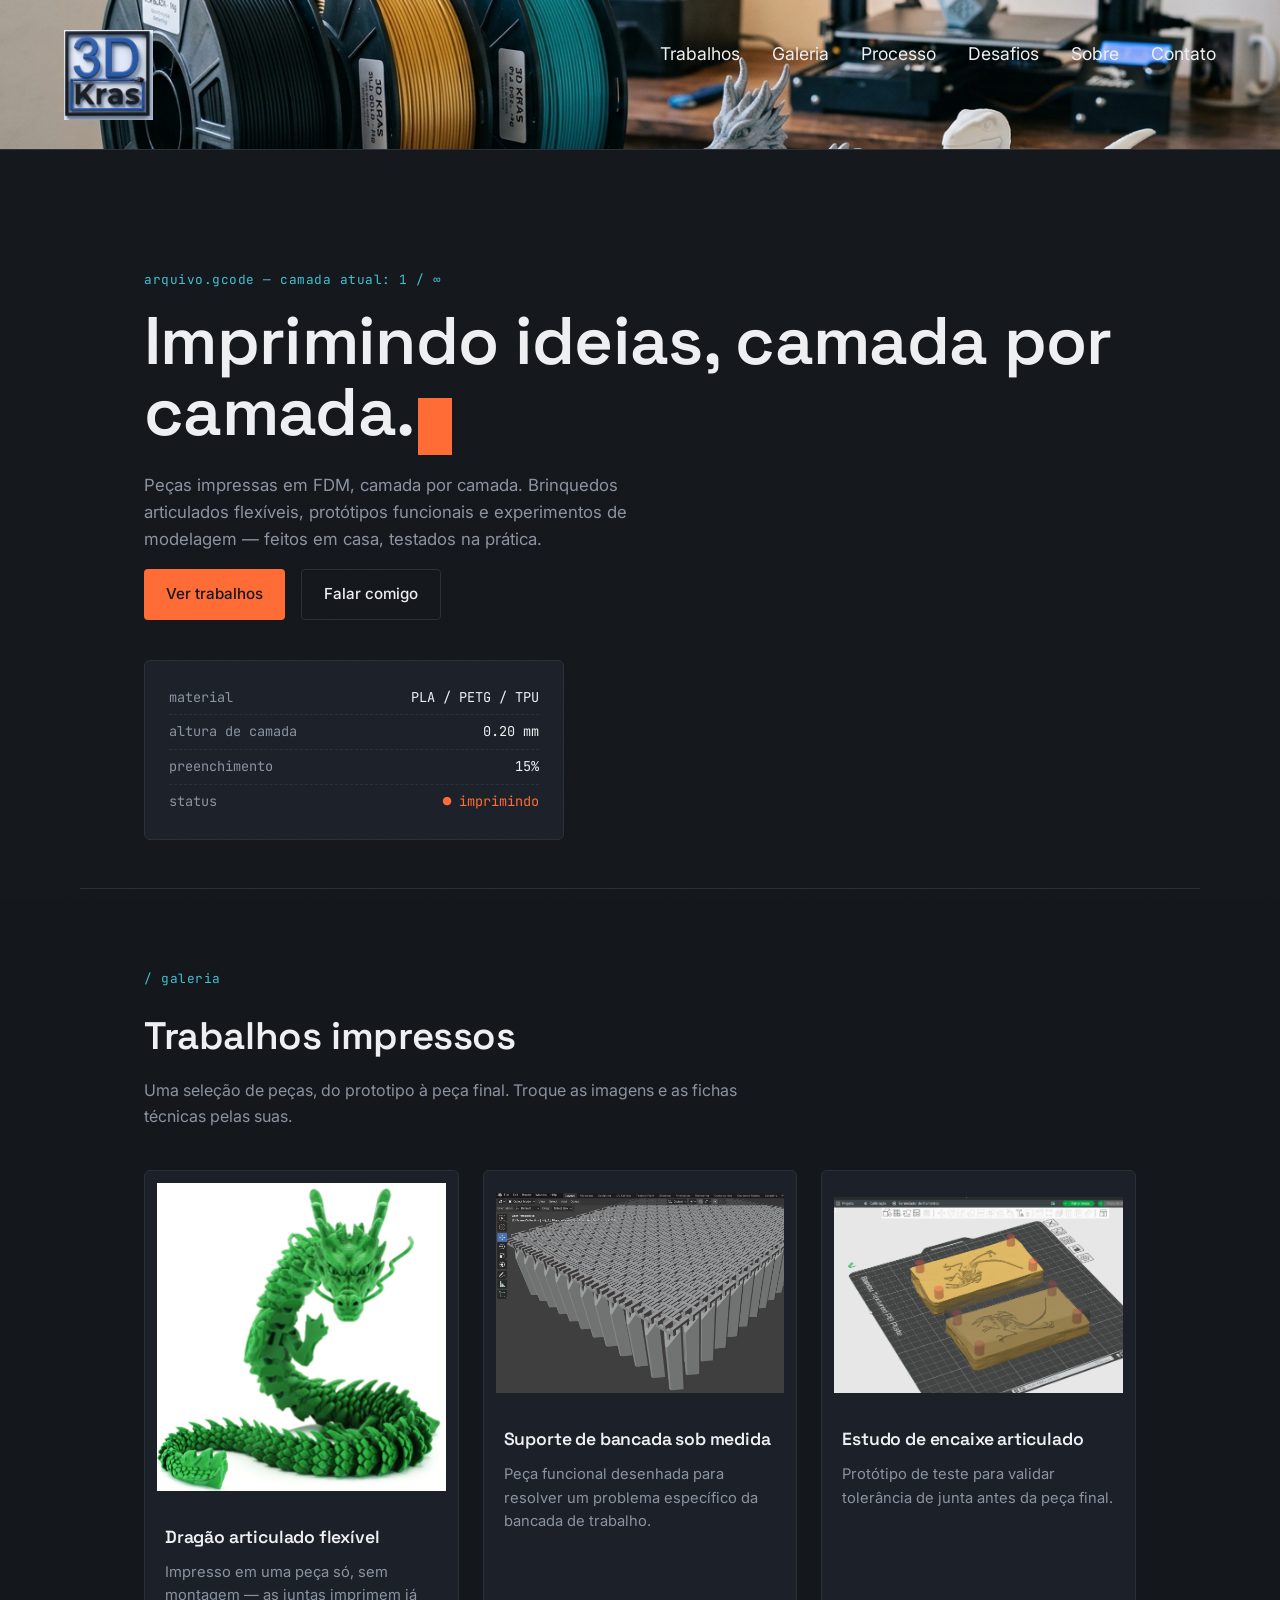
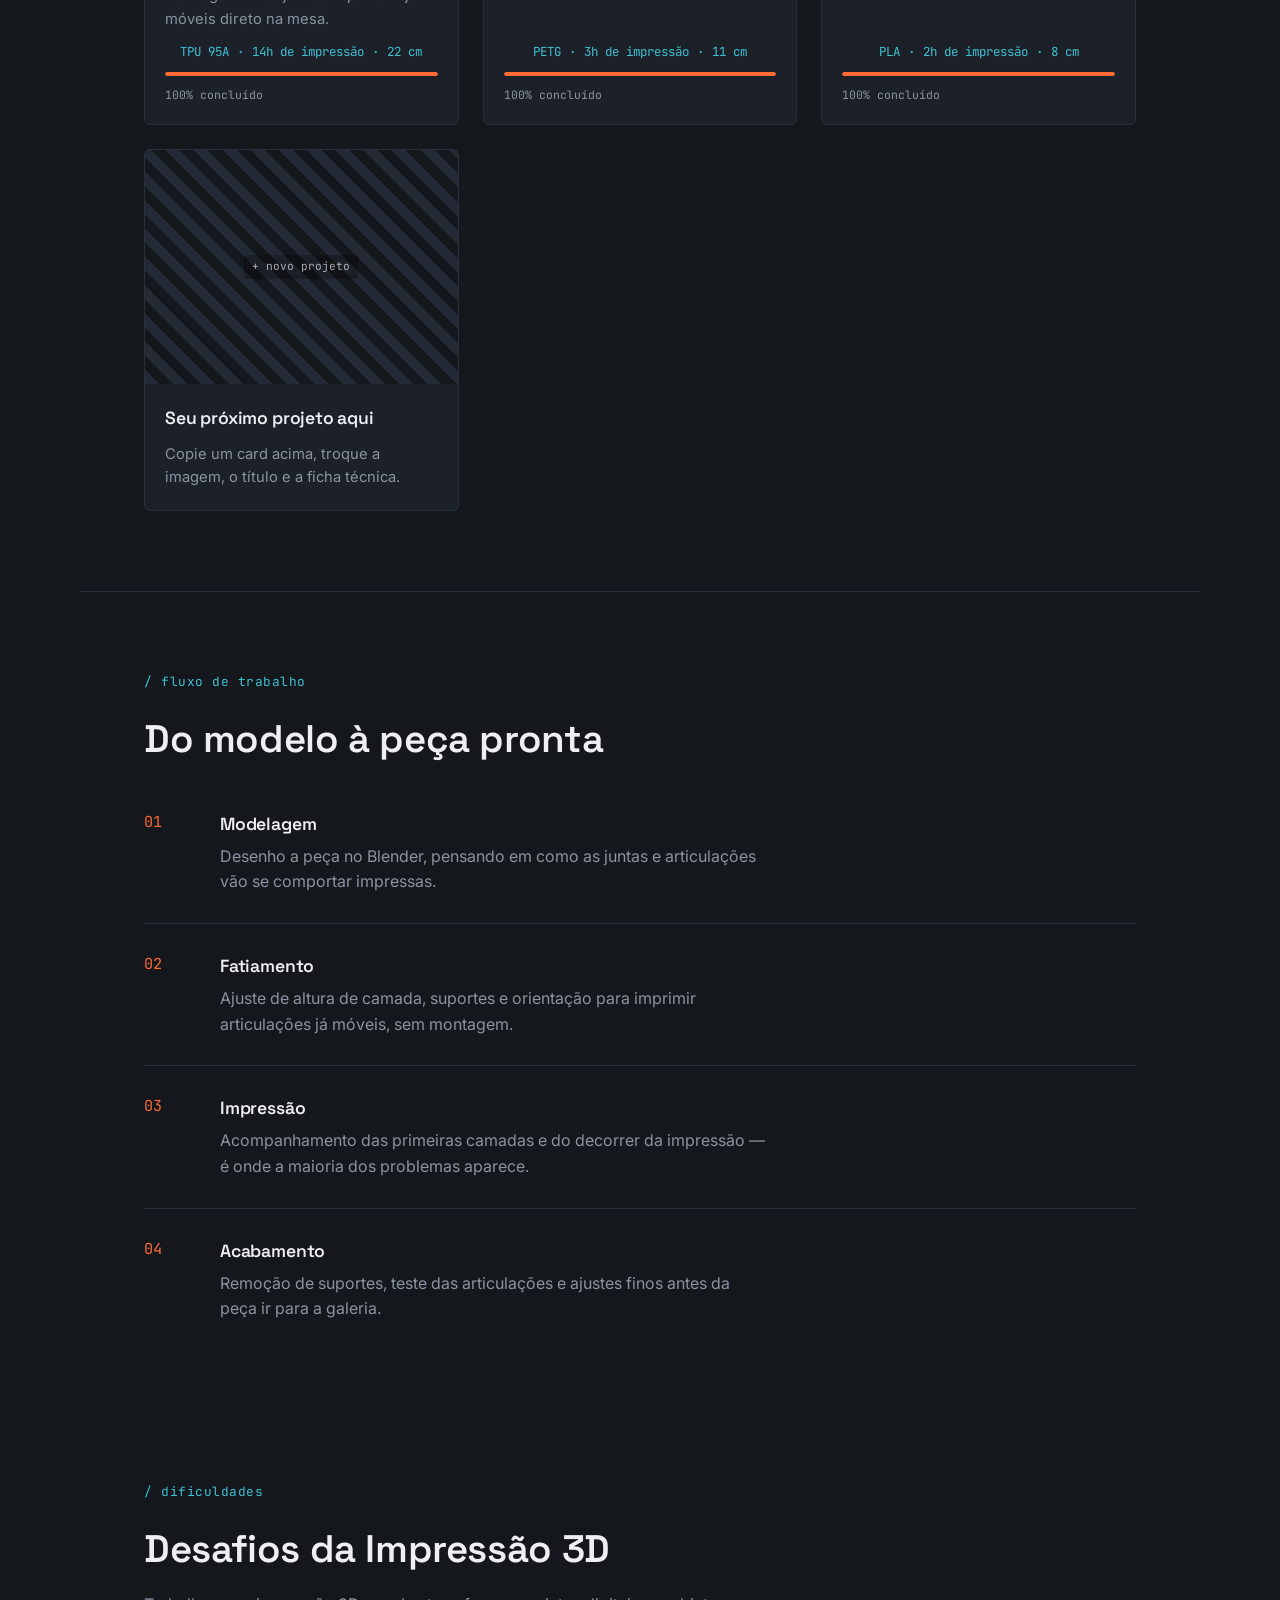
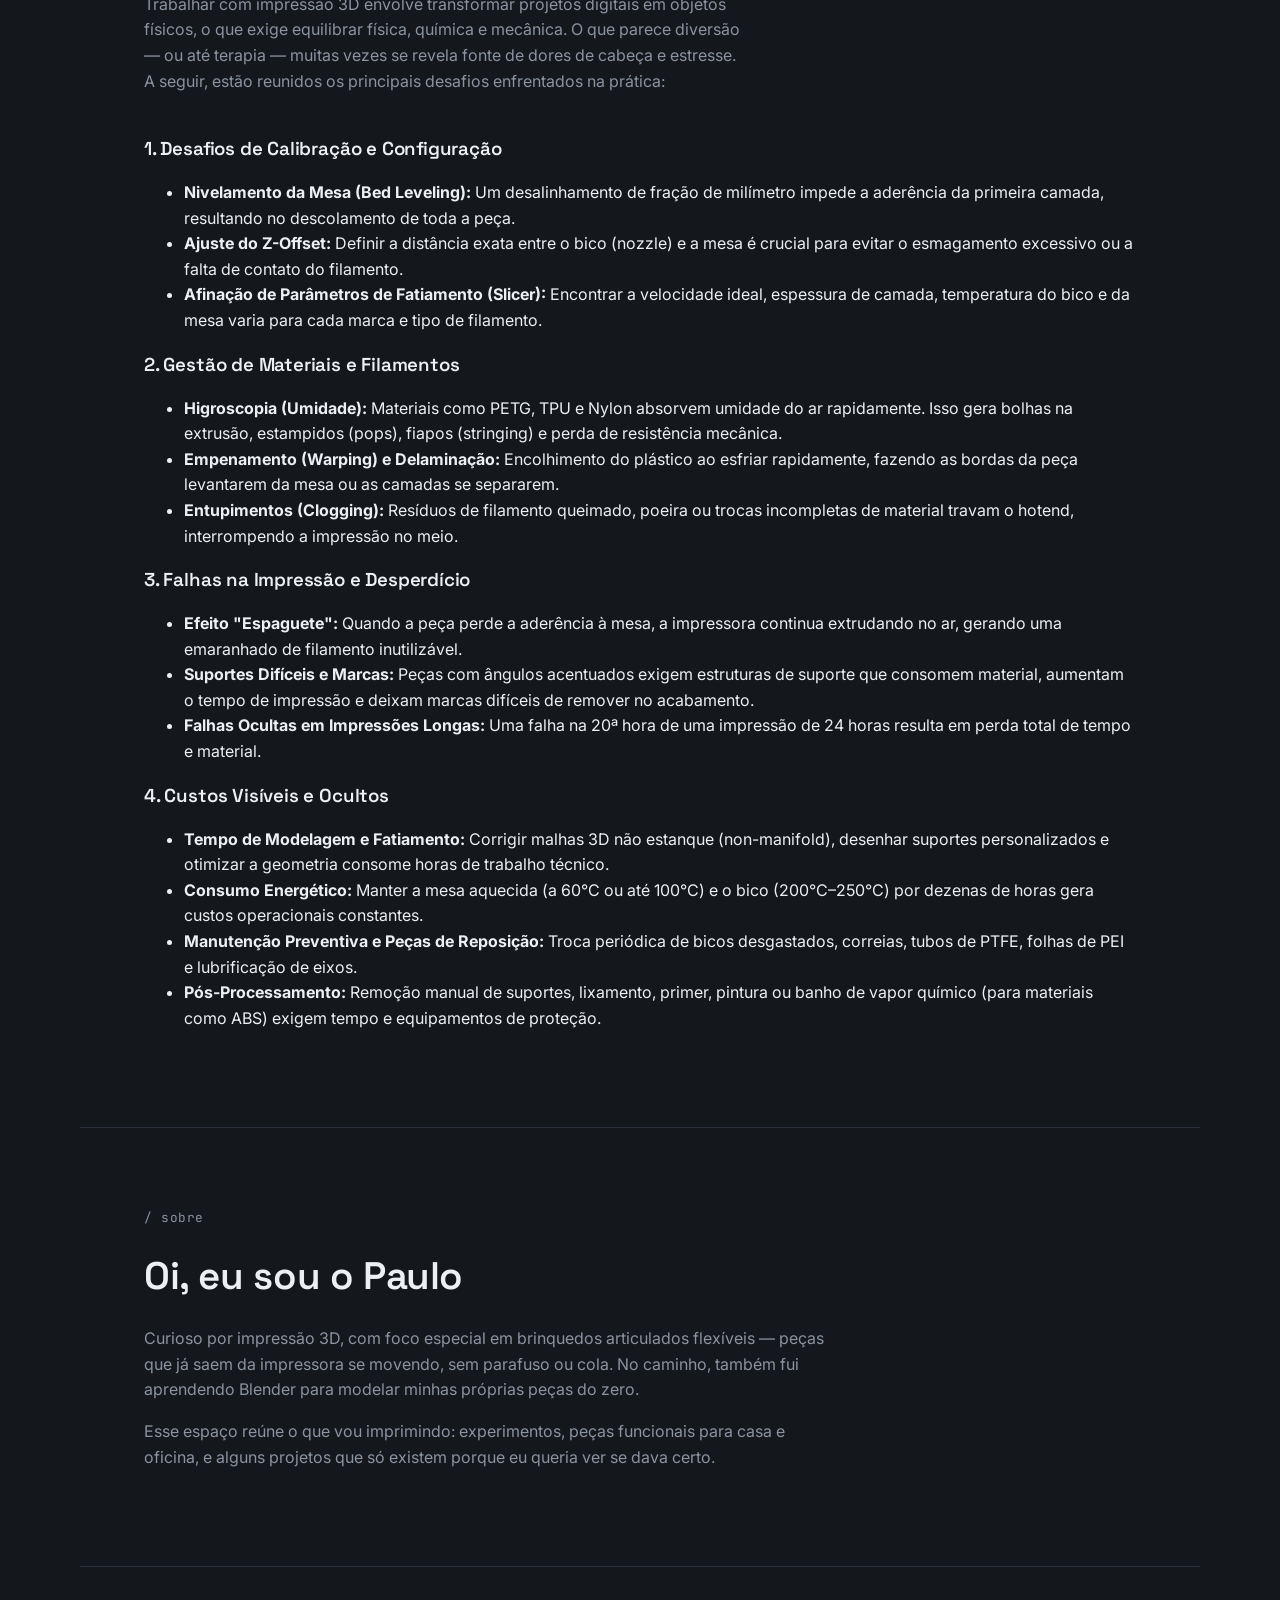
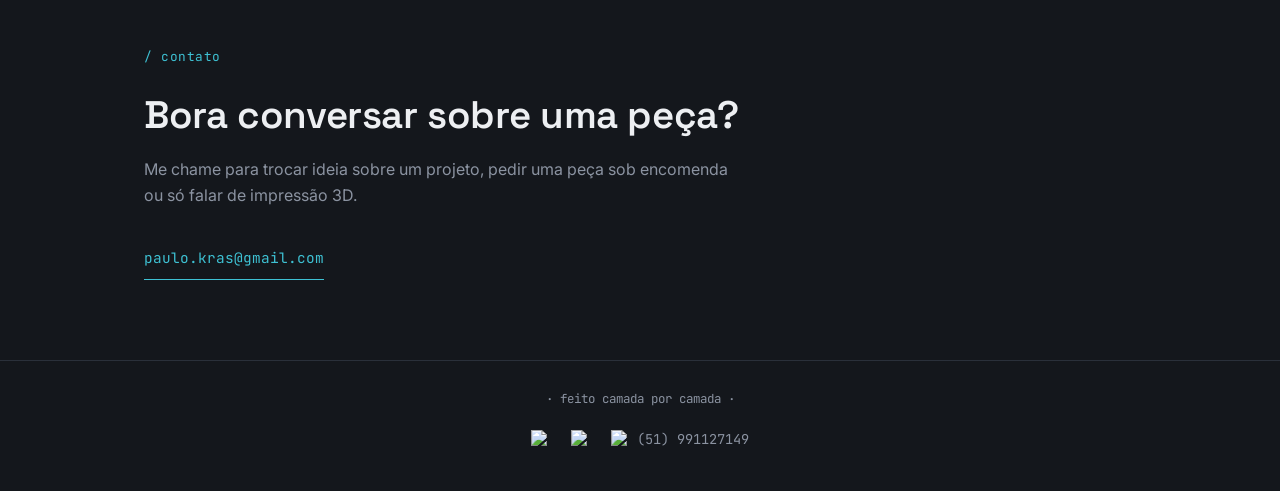
==== commit 429d4ac4: "Ajuste tempo pipeline" ====
--- a/index.html
+++ b/index.html
@@ -20,6 +20,7 @@
     <a href="#trabalhos">Trabalhos</a>
     <a href="galeria.html">Galeria</a>
     <a href="#processo">Processo</a>
+    <a href="#desafios">Desafios</a>
     <a href="#sobre">Sobre</a>
     <a href="#contato">Contato</a>
   </nav>
@@ -164,6 +165,46 @@
     </ol>
   </section>
 
+  <!-- DESAFIOS -->
+  <section id="desafios" class="challenges">
+    <div class="section-head">
+      <p class="eyebrow mono">/ dificuldades</p>
+      <h2>Desafios da Impressão 3D</h2>
+      <p class="section-lede">Trabalhar com impressão 3D envolve transformar projetos digitais em objetos físicos, o que exige equilibrar física, química e mecânica. O que parece diversão — ou até terapia — muitas vezes se revela fonte de dores de cabeça e estresse. A seguir, estão reunidos os principais desafios enfrentados na prática:</p>
+    </div>
+
+    <div class="challenges-content">
+      <h3>1. Desafios de Calibração e Configuração</h3>
+      <ul>
+        <li><strong>Nivelamento da Mesa (Bed Leveling):</strong> Um desalinhamento de fração de milímetro impede a aderência da primeira camada, resultando no descolamento de toda a peça.</li>
+        <li><strong>Ajuste do Z-Offset:</strong> Definir a distância exata entre o bico (nozzle) e a mesa é crucial para evitar o esmagamento excessivo ou a falta de contato do filamento.</li>
+        <li><strong>Afinação de Parâmetros de Fatiamento (Slicer):</strong> Encontrar a velocidade ideal, espessura de camada, temperatura do bico e da mesa varia para cada marca e tipo de filamento.</li>
+      </ul>
+
+      <h3>2. Gestão de Materiais e Filamentos</h3>
+      <ul>
+        <li><strong>Higroscopia (Umidade):</strong> Materiais como PETG, TPU e Nylon absorvem umidade do ar rapidamente. Isso gera bolhas na extrusão, estampidos (pops), fiapos (stringing) e perda de resistência mecânica.</li>
+        <li><strong>Empenamento (Warping) e Delaminação:</strong> Encolhimento do plástico ao esfriar rapidamente, fazendo as bordas da peça levantarem da mesa ou as camadas se separarem.</li>
+        <li><strong>Entupimentos (Clogging):</strong> Resíduos de filamento queimado, poeira ou trocas incompletas de material travam o hotend, interrompendo a impressão no meio.</li>
+      </ul>
+
+      <h3>3. Falhas na Impressão e Desperdício</h3>
+      <ul>
+        <li><strong>Efeito "Espaguete":</strong> Quando a peça perde a aderência à mesa, a impressora continua extrudando no ar, gerando uma emaranhado de filamento inutilizável.</li>
+        <li><strong>Suportes Difíceis e Marcas:</strong> Peças com ângulos acentuados exigem estruturas de suporte que consomem material, aumentam o tempo de impressão e deixam marcas difíceis de remover no acabamento.</li>
+        <li><strong>Falhas Ocultas em Impressões Longas:</strong> Uma falha na 20ª hora de uma impressão de 24 horas resulta em perda total de tempo e material.</li>
+      </ul>
+
+      <h3>4. Custos Visíveis e Ocultos</h3>
+      <ul>
+        <li><strong>Tempo de Modelagem e Fatiamento:</strong> Corrigir malhas 3D não estanque (non-manifold), desenhar suportes personalizados e otimizar a geometria consome horas de trabalho técnico.</li>
+        <li><strong>Consumo Energético:</strong> Manter a mesa aquecida (a 60°C ou até 100°C) e o bico (200°C–250°C) por dezenas de horas gera custos operacionais constantes.</li>
+        <li><strong>Manutenção Preventiva e Peças de Reposição:</strong> Troca periódica de bicos desgastados, correias, tubos de PTFE, folhas de PEI e lubrificação de eixos.</li>
+        <li><strong>Pós-Processamento:</strong> Remoção manual de suportes, lixamento, primer, pintura ou banho de vapor químico (para materiais como ABS) exigem tempo e equipamentos de proteção.</li>
+      </ul>
+    </div>
+  </section>
+
   <!-- SOBRE -->
   <section id="sobre" class="about">
     <div class="about-inner">
--- a/styles.css
+++ b/styles.css
@@ -272,22 +272,27 @@
   text-align: center; /* Centraliza as imagens dentro da div */
 }
 
+.work-images img {
+  margin: 0 auto;
+}
+
 .work-body {
   padding: 20px;
   display: flex;
   flex-direction: column;
   gap: 10px;
   flex: 1;
-}
-
-.work-body h3 { 
-  font-size: 1.1rem; 
-}
-
-.work-body p { 
-  color: var(--text-dim); 
-  font-size: 0.92rem; 
-  margin: 0; 
+  text-align: left;
+}
+
+.work-body h3 {
+  font-size: 1.1rem;
+}
+
+.work-body p {
+  color: var(--text-dim);
+  font-size: 0.92rem;
+  margin: 0;
 }
 
 .work-stats {
@@ -297,6 +302,8 @@
   font-size: 0.78rem;
   color: var(--accent-cool);
   margin-top: auto;
+  justify-content: center;
+  text-align: center;
 }
 
 .print-progress {
@@ -470,9 +477,14 @@
 
 .works-grid-gallery {
   grid-template-columns: 1fr;
-}
-
+  place-items: center;
+}
 .works-grid-gallery .work-card {
   width: 100%;
-  align-items: center;
-}
+  margin: 0 auto;
+}
+
+.works-grid-gallery .work-body h3,
+.works-grid-gallery .work-body p {
+  text-align: left;
+}
